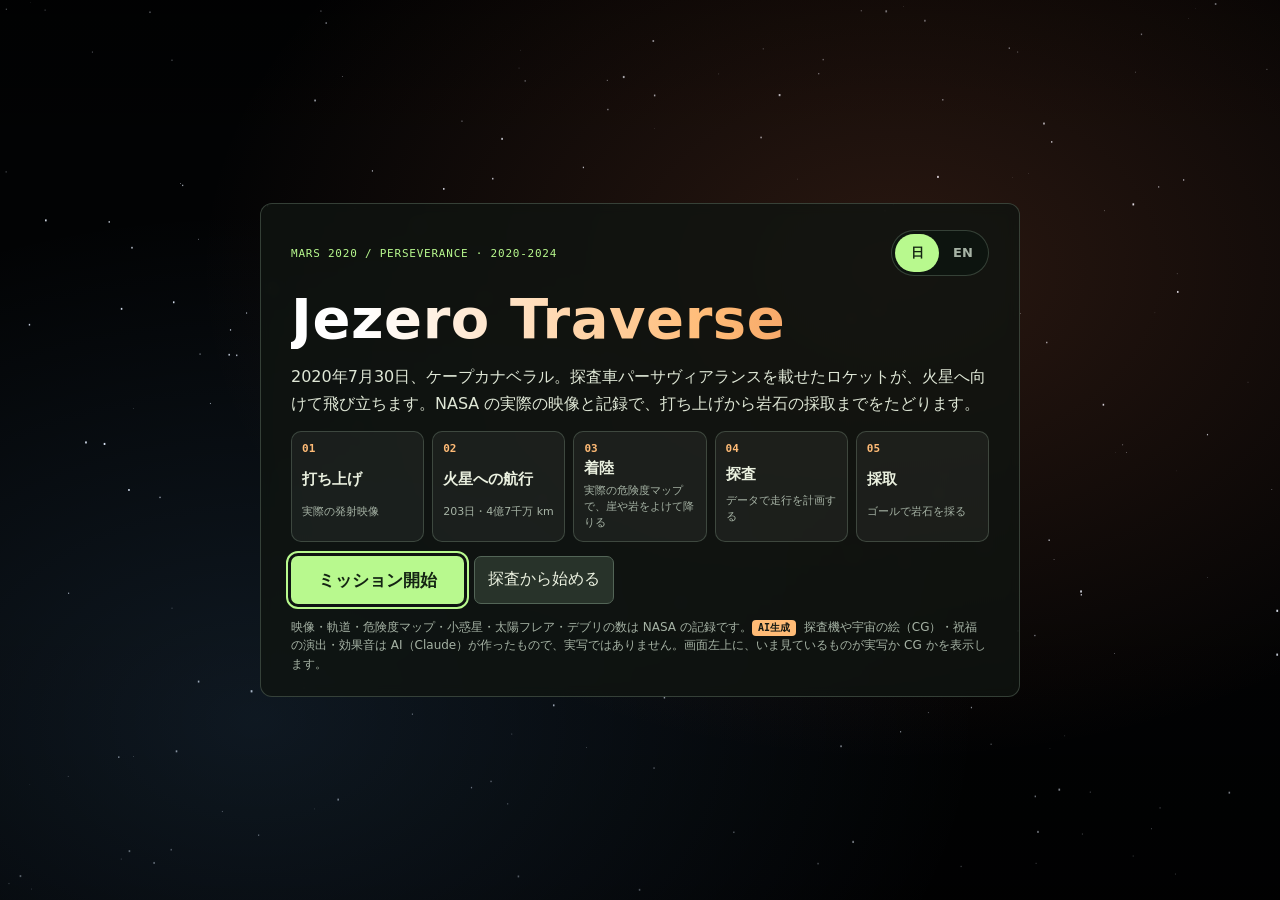
==== index.html @ 45275ca9 "Add a scenario briefing before rover exploration" ====
<!doctype html>
<html lang="ja">
<head>
  <meta charset="utf-8">
  <meta name="viewport" content="width=device-width, initial-scale=1">
  <meta name="description" content="Perseveranceの実画像と走行データで遊ぶ火星探査シミュレーション" data-en-content="Explore Mars using real Perseverance imagery and drive data">
  <title data-en="Jezero Traverse | Mars Exploration Simulator">Jezero Traverse | 火星探査シミュレーション</title>
  <link rel="stylesheet" href="style.css?v=7">
  <link rel="stylesheet" href="voyage.css?v=4">
  <link rel="stylesheet" href="result.css">
  <script src="game.js?v=7" type="module"></script>
  <script src="voyage.js?v=5" type="module"></script>
</head>
<body data-scene="voyage">
  <!-- Prologue: launch, cruise and landing, before the rover drives. -->
  <section id="voyage" class="voyage" data-scene="title" aria-label="打ち上げから着陸まで" data-en-label="Launch through landing">
    <video id="vg-video" class="vg-video" playsinline preload="auto"></video>
    <canvas id="vg-canvas" class="vg-canvas" aria-hidden="true"></canvas>
    <span class="vg-pip-label" data-en="NASA footage from this phase">実際の映像（同じ時間帯・NASA）</span>
    <div class="vg-shade" aria-hidden="true"></div>

    <header class="topbar vg-top">
      <div class="brand"><span class="planet" aria-hidden="true"></span><div>
        <p class="eyebrow">MARS 2020 / PERSEVERANCE</p><h1 id="vg-chapter" data-en="Journey to Mars">火星への旅</h1>
        <p id="vg-badge" class="vg-badge" data-kind="ai">AI生成のCG（実写ではありません）</p>
      </div></div>

      <div id="vg-hull" class="power vg-hull" data-level="ok" role="meter" aria-label="機体の状態" data-en-label="Hull integrity" aria-valuemin="0" aria-valuemax="100" aria-valuenow="100">
        <div class="power-head"><span class="power-label" data-en="Hull integrity">機体の状態</span><span id="vg-hull-value" class="mono power-value">100%</span></div>
        <div class="power-track" aria-hidden="true"><span id="vg-hull-bar"></span></div>
        <span id="vg-hull-note" class="mono power-note" data-en="Red and yellow terrain damages the spacecraft">赤（危険）・黄（注意）の上にいると減ります</span>
        <span id="vg-hull-float" class="power-float mono" aria-hidden="true"></span>
      </div>

      <div class="top-right">
        <p class="pill mono"><span id="vg-clock">2020-07-30 11:50 UTC</span> · <span id="vg-day" data-en="Before launch">打ち上げ前</span></p>
        <div class="buttons">
          <button id="vg-sound" class="icon-btn" aria-pressed="true" title="音のオン・オフ" data-en-title="Toggle sound">音 オン</button>
          <button id="vg-speed" class="icon-btn" hidden title="再生の速さ（×1・×2・×4）" data-en-title="Playback speed (×1, ×2, ×4)">×1</button>
          <button id="vg-skip" title="この場面を飛ばす" data-en-title="Skip this scene" data-en="Skip ▶▶">スキップ ▶▶</button>
        </div>
      </div>
    </header>

    <div class="vg-middle">
      <figure class="minimap vg-orbit" aria-label="太陽系の中の探査機の位置" data-en-label="Spacecraft position in the solar system">
        <svg id="vg-orbit" viewBox="-50 -50 100 100" aria-hidden="true"></svg>
        <figcaption class="minimap-label mono"><span id="vg-orbit-label" data-en="Earth → Mars">地球 → 火星</span></figcaption>
      </figure>

      <section class="glass hud vg-hud" aria-labelledby="vg-hud-title">
        <header class="hud-head"><h2 id="vg-hud-title" data-en="Spacecraft telemetry">探査機の状態</h2><span id="vg-hud-src" class="muted">JPL Horizons</span></header>
        <div id="vg-telemetry" class="vg-telemetry"></div>
        <ol id="vg-phases" class="vg-phases" hidden></ol>
      </section>
    </div>

    <div class="vg-center" aria-live="polite">
      <p id="vg-count" class="vg-count mono" hidden></p>
      <p id="vg-caption" class="vg-caption" hidden></p>
      <p id="vg-sub" class="vg-sub" hidden></p>
    </div>

    <div class="dock vg-dock">
      <section id="vg-card" class="glass controls vg-card" data-kind="info" aria-labelledby="vg-title" hidden>
        <div class="card-head">
          <span id="vg-kind" class="kind mono">MISSION CONTROL</span>
          <span id="vg-timer" class="mono clock"></span>
        </div>
        <h2 id="vg-title">—</h2>
        <p id="vg-message"></p>
        <dl id="vg-facts" class="facts" hidden></dl>
        <p id="vg-note" class="vg-note" hidden></p>
        <div id="vg-actions" class="vg-actions" hidden></div>
        <div class="card-foot"><span id="vg-src" class="vg-src"></span><span class="keys mono" data-en="Arrows / mouse / touch: steer · Space: pause">← → ↑ ↓・マウス・指：移動　Space：一時停止</span></div>
      </section>
      <div class="timeline vg-timeline" aria-hidden="true">
        <progress id="vg-progress" value="0" max="1"></progress>
        <div id="vg-marks" class="timeline-marks"></div>
      </div>
    </div>

    <!-- Title: the whole story and the start buttons. -->
    <div id="vg-intro" class="vg-intro">
      <div class="vg-intro-card glass">
        <div class="vg-intro-head">
          <p class="eyebrow">MARS 2020 / PERSEVERANCE · 2020-2024</p>
          <fieldset id="vg-language" class="vg-language">
            <legend class="visually-hidden" data-en="Display language">表示言語</legend>
            <input class="visually-hidden" type="radio" id="vg-lang-ja" name="language" value="ja" checked>
            <label for="vg-lang-ja" lang="ja"><span aria-hidden="true">日</span><span class="visually-hidden">日本語</span></label>
            <input class="visually-hidden" type="radio" id="vg-lang-en" name="language" value="en">
            <label for="vg-lang-en" lang="en"><span aria-hidden="true">EN</span><span class="visually-hidden">English</span></label>
          </fieldset>
        </div>
        <h1 class="vg-logo">Jezero Traverse</h1>
        <p class="vg-lead" data-en="July 30, 2020, Cape Canaveral. A rocket carrying the Perseverance rover lifts off for Mars. Follow the mission from launch to rock sampling using NASA footage and data.">2020年7月30日、ケープカナベラル。探査車パーサヴィアランスを載せたロケットが、火星へ向けて飛び立ちます。NASA の実際の映像と記録で、打ち上げから岩石の採取までをたどります。</p>
        <ol class="vg-chapters">
          <li><b data-en="Launch">打ち上げ</b><span data-en="NASA launch footage">実際の発射映像</span></li>
          <li><b data-en="Cruise to Mars">火星への航行</b><span data-en="203 days · 470 million km">203日・4億7千万 km</span></li>
          <li><b data-en="Landing">着陸</b><span data-en="Use a real hazard map to steer clear of cliffs and rocks">実際の危険度マップで、崖や岩をよけて降りる</span></li>
          <li><b data-en="Explore">探査</b><span data-en="Plan drives using rover data">データで走行を計画する</span></li>
          <li><b data-en="Sample">採取</b><span data-en="Collect a rock core at the finish">ゴールで岩石を採る</span></li>
        </ol>
        <div class="vg-intro-actions">
          <button id="vg-begin" class="primary" disabled>データを読み込み中…</button>
          <button id="vg-to-rover" data-en="Start with exploration">探査から始める</button>
        </div>
        <p class="vg-intro-note muted"><span data-en="Footage, trajectories, hazard maps, asteroids, solar flares, and debris counts come from NASA records.">映像・軌道・危険度マップ・小惑星・太陽フレア・デブリの数は NASA の記録です。</span><b class="ai-mark" data-en="AI-generated">AI生成</b> <span data-en="Claude generated the spacecraft and space graphics, celebration effects, and sound effects. The top-left label identifies NASA footage and computer graphics.">探査機や宇宙の絵（CG）・祝福の演出・効果音は AI（Claude）が作ったもので、実写ではありません。画面左上に、いま見ているものが実写か CG かを表示します。</span></p>
      </div>
    </div>
  </section>

  <div class="screen" data-mode="panel" data-ready>
    <img id="photo" class="backdrop" alt="Perseveranceの左Navcamが撮影した火星の地表" data-en-alt="Martian surface captured by Perseverance’s left Navcam">

    <div id="rover-intro" class="rover-intro" hidden>
      <section class="glass controls rover-intro-card" aria-label="探査シナリオ" data-en-label="Exploration briefing">
        <p id="rover-intro-text" data-en="Fifteen Martian days (15 sols) have passed since the Perseverance rover landed on Mars. It is now 16:34 LMST (Local Mean Solar Time) at the landing site. Join Perseverance to experience its exploration mission and see what happens on Mars.">火星探査機パーサヴィアランスが火星に着陸してから火星での15日（＝15 sol）が経過しました。現在は火星上での時刻LMSTで16:34。パーサヴィアランスの任務に同行して火星探査任務や火星での出来事を体験させてもらいましょう。</p>
        <button id="rover-intro-next" type="button" class="primary" aria-label="次へ" data-en-label="Continue" aria-describedby="rover-intro-text"><span aria-hidden="true">▶</span></button>
      </section>
    </div>

    <header class="topbar">
      <div class="brand"><span class="planet" aria-hidden="true"></span><div>
        <p class="eyebrow">MARS 2020 / PERSEVERANCE</p><h1>Jezero Traverse</h1>
      </div></div>

      <div id="power" class="power" data-level="ok" role="meter" aria-label="電力" data-en-label="Power" aria-valuemin="0" aria-valuemax="100" aria-valuenow="100">
        <div class="power-head"><span class="power-label" data-en="Power">電力</span><span id="power-value" class="mono power-value">100%</span></div>
        <div class="power-track" aria-hidden="true"><span id="power-bar"></span></div>
        <span id="power-note" class="mono power-note">—</span>
        <span id="power-float" class="power-float mono" aria-hidden="true"></span>
      </div>

      <div class="top-right">
        <p class="pill mono"><span id="frame-info">—</span> · <span id="capture" data-en="Loading camera data…">撮影データを読み込み中</span></p>
        <div class="buttons">
          <button id="sound" class="icon-btn" aria-pressed="true" title="音のオン・オフ" data-en-title="Toggle sound">音 オン</button>
          <button id="start" class="primary" disabled data-en="Start drive">走行開始</button>
          <button id="reset" disabled data-en="Restart">最初から</button>
        </div>
      </div>
    </header>

    <div class="middle">
      <button id="minimap-btn" class="minimap" aria-label="走行マップを大きく表示（M キー）" data-en-label="Expand the rover route map (M)" title="走行マップを開く（M）" data-en-title="Open route map (M)">
        <svg id="minimap" viewBox="-50 -50 100 100" aria-hidden="true">
          <defs><clipPath id="mm-clip"><circle r="44"/></clipPath></defs>
          <circle r="44" class="mm-bg"/>
          <g clip-path="url(#mm-clip)"><g id="mm-content"><use href="#map-content"/></g></g>
          <circle r="44" class="mm-shade"/>
          <g id="mm-ring" class="mm-ring">
            <circle r="46.5" class="mm-rim"/>
            <g id="mm-ticks"></g>
            <g id="mm-north"><text y="-41" class="mm-n">N</text></g>
          </g>
          <path d="M0 -7 L5 5 L0 2.5 L-5 5 Z" class="mm-rover"/>
        </svg>
        <span class="minimap-label mono"><span id="mm-dist">0 m</span> · <span data-en="M: map">M で地図</span></span>
      </button>

      <section class="glass hud telemetry" aria-labelledby="hud-title">
        <header class="hud-head"><h2 id="hud-title" data-en="Rover telemetry">ローバーの状態</h2><span class="muted" data-en="Relevant readings are highlighted">判断に使う項目が光ります</span></header>

        <div class="widget" data-key="clock sun">
          <div class="w-head"><span data-en="Local time and Sun">現地時刻と太陽</span><b id="h-clock" class="mono">—</b></div>
          <div class="daybar" aria-hidden="true">
            <span class="limit" id="h-limit"><i data-en="Drive cutoff">走行終了の基準</i></span>
            <span class="sun" id="h-sun"></span>
          </div>
          <div class="daybar-scale mono" aria-hidden="true"><span data-en="06:00">6時</span><span data-en="12:00">12時</span><span data-en="18:00">18時</span></div>
          <p class="w-note"><span data-en="Sun elevation">太陽の高さ</span> <b id="h-sun-elev" class="mono">—</b></p>
        </div>

        <div class="widget" data-key="pitch roll elevation">
          <div class="w-head"><span data-en="Terrain slope">地形の傾き</span><span class="muted small" data-en="Tilt exaggerated 4×">図は4倍に誇張</span></div>
          <div class="tilt">
            <figure>
              <svg viewBox="-30 -22 60 34" aria-hidden="true"><line x1="-30" y1="8" x2="30" y2="8" class="ground"/>
                <g id="h-pitch-icon"><rect x="-17" y="-8" width="34" height="9" rx="2" class="body"/><line x1="10" y1="-8" x2="10" y2="-19" class="mast"/><rect x="7" y="-21" width="8" height="4" rx="1" class="body"/>
                  <circle cx="-13" cy="5" r="3.5" class="wheel"/><circle cx="0" cy="5" r="3.5" class="wheel"/><circle cx="13" cy="5" r="3.5" class="wheel"/></g></svg>
              <figcaption><span data-en="Pitch">前後</span> <b id="h-pitch" class="mono">—</b></figcaption>
            </figure>
            <figure>
              <svg viewBox="-30 -22 60 34" aria-hidden="true"><line x1="-30" y1="8" x2="30" y2="8" class="ground"/>
                <g id="h-roll-icon"><rect x="-13" y="-10" width="26" height="11" rx="2" class="body"/><line x1="0" y1="-10" x2="0" y2="-19" class="mast"/><rect x="-4" y="-21" width="8" height="4" rx="1" class="body"/>
                  <rect x="-19" y="-1" width="6" height="9" rx="1.5" class="wheel"/><rect x="13" y="-1" width="6" height="9" rx="1.5" class="wheel"/></g></svg>
              <figcaption><span data-en="Roll">左右</span> <b id="h-roll" class="mono">—</b></figcaption>
            </figure>
          </div>
          <div class="limitbar" aria-hidden="true"><span id="h-tilt-bar"></span><i id="h-tilt-limit"></i></div>
          <p class="w-note"><span data-en="Maximum tilt">大きい方の傾き</span> <b id="h-tilt" class="mono">—</b> <span data-en="/ Limit">/ 基準</span> <span id="h-tilt-rule" class="mono">—</span></p>
          <svg id="h-profile" class="profile" viewBox="0 0 200 40" preserveAspectRatio="none" aria-hidden="true"></svg>
          <p class="w-note"><span data-en="Elevation change">標高（出発地点から）</span> <b id="h-elev" class="mono">—</b></p>
        </div>

        <div class="widget" data-key="heading">
          <div class="w-head"><span data-en="Compass">方位</span></div>
          <div class="compass-row">
            <svg class="compass" viewBox="-50 -50 100 100" aria-hidden="true">
              <circle r="44" class="rim"/>
              <g class="ticks" id="h-ticks"></g>
              <text y="-30" class="cardinal north">N</text><text x="32" y="4" class="cardinal">E</text><text y="37" class="cardinal">S</text><text x="-32" y="4" class="cardinal">W</text>
              <g id="h-sun-mark"><circle cy="-44" r="5.5" class="sunmark"/></g>
              <g id="h-heading-arrow"><path d="M0 -26 L7 8 L0 3 L-7 8 Z" class="arrow"/></g>
            </svg>
            <div class="compass-text">
              <p><span class="key-arrow" aria-hidden="true"></span><span data-en="Heading">進む向き</span> <b id="h-heading" class="mono">—</b></p>
              <p><span class="key-sun" aria-hidden="true"></span><span data-en="Sun azimuth">太陽の方角</span> <b id="h-sun-az" class="mono">—</b></p>
            </div>
          </div>
        </div>

        <div class="widget" data-key="delay">
          <div class="w-head"><span data-en="Image downlink delay">画像が地球に届くまで</span><b id="h-delay" class="mono">—</b></div>
          <div class="downlink" aria-hidden="true"><span data-en="Mars">火星</span><span class="track"><span id="h-delay-bar"></span></span><span data-en="Earth">地球</span></div>
          <p class="w-note desc" data-en="Time from image capture to receipt on Earth">いま表示中の画像の、撮影から地球で受信するまでの時間</p>
        </div>
      </section>
    </div>

    <div class="dock">
      <div id="toast" class="glass toast" role="status" hidden></div>

      <section class="glass controls" aria-labelledby="mission-title" data-kind="info">
        <div class="card-head">
          <span id="mission-kind" class="kind mono">MISSION CONTROL</span>
          <span class="mono clock"><span id="elapsed">00:00</span> / <span id="duration">00:36</span></span>
        </div>
        <h2 id="mission-title" data-en="Start the drive">走行を開始</h2>
        <p id="message" role="status" data-en="Review the data before sending each sol’s drive plan. The mission fails if the rover runs out of power.">各 sol の走行の前に、データを見て計画を送ってください。電力が尽きると失敗です。</p>
        <dl id="facts" class="facts" hidden></dl>
        <p id="rule" class="rule" hidden></p>
        <div id="choices" class="choices" hidden></div>
        <div id="freeform" class="freeform" hidden>
          <label for="answer" class="visually-hidden" data-en="Proposed response">対応策</label>
          <textarea id="answer" rows="2" placeholder="答えをひとことで入力" data-en-placeholder="Enter a word or short phrase"></textarea>
          <div class="freeform-actions"><button id="submit" class="primary" data-en="Submit (Ctrl+Enter)">回答を送る（Ctrl+Enter）</button><button id="give-up" data-en="See answer (−20% power)">答えを見る（電力 −20%）</button></div>
        </div>
        <div class="card-foot">
          <label class="pick mono"><span data-en="Incident (demo)">アクシデント（テスト版）</span>
            <select id="accident-pick"><option value="" data-en="Random">ランダム</option></select>
          </label>
          <span class="keys mono" data-en="1–3: choose · M: map · Space: pause">1〜3：選択　M：地図　Space：一時停止</span>
        </div>
      </section>

      <div class="timeline" aria-hidden="true">
        <progress id="progress" value="0" max="36" aria-label="ゲームの進行" data-en-label="Game progress"></progress>
        <div id="timeline-marks" class="timeline-marks"></div>
      </div>

      <footer class="sources">
        <span><span data-en="Images, routes, slopes, times, Sun readings, and audio come from NASA records. Decision limits and power are gameplay settings. Time is compressed for the demo.">実画像・走行線・傾き・時刻・日照・音は NASA の記録。判断の基準値と電力はゲーム用の設定。時間はデモ用に圧縮。</span><b class="ai-mark" data-en="AI-generated">AI生成</b> <span data-en="Claude generated the diagrams, icons, graphics, and sound effects.">図・アイコン・CG・効果音は AI（Claude）が作成。</span></span>
        <nav aria-label="データ出典" data-en-label="Data sources">
          <a href="https://mars.nasa.gov/mars2020/multimedia/raw-images/">NASA Navcam</a>
          <a href="https://science.nasa.gov/mission/mars-2020-perseverance/location-map/" data-en="JPL rover route">JPL 走行線</a>
          <a href="https://trek.nasa.gov/tiles/apidoc/trekAPI.html?body=mars">Mars Trek</a>
          <a href="https://pds-geosciences.wustl.edu/missions/mars2020/places.htm">PDS PLACES</a>
          <a href="https://planetarydata.jpl.nasa.gov/img/data/mars2020/mars2020_navcam_ops_raw/" data-en="PDS Navcam labels">PDS Navcam ラベル</a>
          <a href="https://science.nasa.gov/resource/sounds-of-perseverance-mars-rover-driving-sol-16-90-second-highlights/" data-en="NASA rover driving audio">NASA 走行音</a>
          <a href="https://science.nasa.gov/resource/first-audio-recording-of-sounds-on-mars/" data-en="NASA Martian wind audio">NASA 火星の風</a>
        </nav>
      </footer>
    </div>

    <section id="map-overlay" class="map-overlay glass" aria-labelledby="map-title" hidden>
      <header class="hud-head"><h2 id="map-title" data-en="Rover route map">走行マップ</h2><span class="mono muted" data-en="MRO / HiRISE · ↑N · M or Esc to close">MRO / HiRISE · ↑N · M か Esc で閉じる</span></header>
      <figure class="map-wrap">
        <svg id="map" role="img" aria-label="ジェゼロの衛星画像、走行線、イベント地点、ローバー位置" data-en-label="Jezero satellite imagery, route, event markers, and rover position"></svg>
        <figcaption class="map-key">
          <span><i class="rover-key"></i><span data-en="Rover">ローバー</span></span>
          <span><i class="incident-key"></i><span data-en="Drive plan">走行計画</span></span>
          <span><i class="accident-key"></i><span data-en="Incident">アクシデント</span></span>
          <span><i class="big-key"></i><span data-en="Major event">大型イベント</span></span>
        </figcaption>
      </figure>
      <button id="map-close" data-en="Close">閉じる</button>
    </section>
  </div>

  <section id="big-event" class="big-event" aria-labelledby="be-title" hidden>
    <div class="be-alert" aria-hidden="true"><span data-en="MAJOR EVENT">大型イベント発生</span></div>
    <div class="be-body">
      <header class="be-head">
        <p class="eyebrow">LARGE EVENT</p>
        <h2 id="be-title">—</h2>
        <p id="be-lead" class="be-lead">—</p>
      </header>
      <figure class="be-media">
        <div id="be-frame" class="be-frame"><img id="be-img" alt=""><span id="be-marker" class="be-marker" aria-hidden="true"></span><span id="be-reticle" aria-hidden="true" hidden></span></div>
        <figcaption><span id="be-note">—</span> · <span id="be-credit">—</span></figcaption>
      </figure>
      <div class="be-panel glass">
        <div class="be-info">
        <p id="be-observed" class="be-observed">—</p>
        <dl id="be-facts" class="facts"></dl>
        <p id="be-question" class="be-question">—</p>
        <div id="be-choices" class="choices"></div>
        <form id="be-sampling" hidden>
          <p data-en="Adjust the horizontal and vertical aim until the crosshair lines up with the yellow circle.">黄色い円と照準が重なるよう、右・左と上・下の位置を調整します。</p>
          <div class="be-alignment">
            <label><span data-en="Horizontal aim">横の位置</span> <input id="be-aim-x" type="range" min="0" max="100" value="65"></label>
            <label><span data-en="Vertical aim">縦の位置</span> <input id="be-aim-y" type="range" min="0" max="100" value="45"></label>
          </div>
          <button class="primary" type="submit" id="be-lock" disabled data-en="Lock aim and collect sample">照準を固定して採取</button>
        </form>
        <p id="be-message" class="be-message" role="status"></p>
        <div class="be-foot">
          <span id="be-sources" class="be-sources"></span>
          <button id="be-return" class="primary" hidden>探査画面に戻る</button>
        </div>
        </div>
        <figure class="be-zoom"><span class="be-zoom-view"><img id="be-zoom-img" alt=""></span><figcaption data-en="Close-up of the marked area">丸印のあたりを拡大</figcaption></figure>
      </div>
    </div>
    <div id="be-success" class="be-success" role="status" hidden></div>
    <dialog id="be-result" aria-labelledby="be-result-title" aria-describedby="be-result-summary">
      <h2 id="be-result-title"></h2>
      <p id="be-result-summary"></p>
      <dl id="be-result-facts" class="facts" hidden></dl>
      <div class="be-foot">
        <span id="be-result-sources" class="be-sources"></span>
        <button type="button" id="be-result-return" class="primary" autofocus></button>
      </div>
    </dialog>
  </section>
  <!-- Mission report: score, review, celebration. -->
  <section id="result" class="result" aria-labelledby="rs-title" hidden>
    <canvas id="rs-fx" class="rs-fx" aria-hidden="true"></canvas>
    <div class="rs-body">
      <header class="rs-head">
        <p class="eyebrow">MISSION REPORT</p>
        <h2 id="rs-title">MISSION COMPLETE</h2>
        <p id="rs-sub" class="rs-sub"></p>
        <p id="rs-fx-note" class="rs-fx-note"><b class="ai-mark" data-en="AI-generated">AI生成</b><span data-en="The confetti and fireworks are AI-generated graphics.">紙吹雪と花火は AI が作った CG の演出です</span></p>
      </header>
      <div class="rs-score glass">
        <div id="rs-rank" class="rs-rank" aria-label="ランク" data-en-label="Rank">S</div>
        <div class="rs-total">
          <p class="rs-points"><b id="rs-points" class="mono">0</b><span class="mono"> / <span id="rs-max">0</span> <span data-en="pts">点</span></span></p>
          <p id="rs-comment" class="rs-comment"></p>
        </div>
      </div>
      <section class="rs-section glass">
        <h3 data-en="Score breakdown">内訳</h3>
        <ul id="rs-breakdown" class="rs-breakdown"></ul>
        <p class="rs-note muted" data-en="Get full points for a correct first answer. Landing and rock sampling points depend on the outcome.">問題は1回目で正解すると満点です。着陸と岩石採取は結果に応じて加点します。</p>
      </section>
      <section class="rs-section glass">
        <h3 data-en="Review">復習</h3>
        <p id="rs-review-note" class="muted"></p>
        <div id="rs-review" class="rs-review"></div>
      </section>
      <div class="rs-actions">
        <button id="rs-retry" class="primary" data-en="Explore again">もう一度探査する</button>
        <button id="rs-restart" data-en="Play from launch">打ち上げから遊ぶ</button>
        <button id="rs-close" data-en="Close">閉じる</button>
      </div>
    </div>
  </section>
</body>
</html>
---- style.css ----
:root {
  color-scheme: dark;
  font: 16px/1.55 Inter, "Yu Gothic UI", "Noto Sans CJK JP", Meiryo, system-ui, sans-serif;
  background: #0d100e; color: #eaf0df;
  --glass: rgba(16, 21, 17, .80); --line: rgba(120, 140, 122, .38); --muted: #a6b3a5;
  --mint: #b8f98e; --amber: #ffbb76; --red: #ff7a6b; --sky: #8fc7ff;
  --mono: "IBM Plex Mono", ui-monospace, monospace;
}
* { box-sizing: border-box; }
html, body { margin: 0; height: 100%; background: #0d100e; }
h1, h2, h3, p, figure { margin: 0; }
[hidden] { display: none !important; }
.mono { font-family: var(--mono); }
.muted { color: var(--muted); }
.small { font-size: 11px; }
.eyebrow { font: 11px/1.4 var(--mono); letter-spacing: .07em; color: var(--mint); }

.hud { position: relative; width: 310px; max-height: 100%; overflow-y: auto; padding: 10px 12px; display: grid; gap: 8px; }
.hud-head { display: flex; align-items: baseline; justify-content: space-between; gap: 8px; }
.hud-head h2 { font-size: 14px; }
.hud-head span { font-size: 11px; }

/* Telemetry widgets */
.widget { padding: 8px 10px; border-radius: 9px; background: rgba(255,255,255,.04); border: 1px solid transparent; transition: opacity .25s, border-color .25s, background .25s; }
.telemetry[data-focusing="true"] .widget { opacity: .38; }
.telemetry[data-focusing="true"] .widget[data-focus="true"] { opacity: 1; border-color: var(--amber); background: rgba(255,187,118,.10); }
.w-head { display: flex; justify-content: space-between; align-items: baseline; gap: 8px; font-size: 12px; color: var(--muted); }
.w-head b { color: #f2f7ea; font-size: 16px; font-weight: 600; }
.w-note { margin-top: 4px; font-size: 12px; color: var(--muted); }
.w-note b { color: #f2f7ea; font-weight: 600; }

.daybar { position: relative; height: 34px; margin-top: 6px; border-radius: 6px; overflow: hidden;
  background: linear-gradient(90deg, #1d2a3d 0%, #6f8fb3 25%, #9ec3e8 50%, #6f8fb3 75%, #1d2a3d 100%); }
.daybar .sun { position: absolute; width: 14px; height: 14px; margin: 0 0 -7px -7px; border-radius: 50%; left: 50%; bottom: 50%;
  background: radial-gradient(circle, #fff6c9, #ffd35c 60%, #ffb02e); box-shadow: 0 0 10px #ffd35c; }
.daybar .limit { position: absolute; top: 0; bottom: 0; width: 0; border-left: 2px dashed var(--amber); }
.daybar .limit i { position: absolute; bottom: 2px; right: 4px; font: 10px/1 var(--mono); font-style: normal; color: #fff2df; white-space: nowrap; text-shadow: 0 0 3px #000; }
.daybar-scale { display: flex; justify-content: space-between; font-size: 10px; color: var(--muted); margin-top: 2px; }

.tilt { display: grid; grid-template-columns: 1fr 1fr; gap: 6px; margin-top: 4px; }
.tilt figure { text-align: center; }
.tilt svg { width: 100%; height: 48px; display: block; }
.tilt figcaption { font-size: 12px; color: var(--muted); }
.tilt figcaption b { color: #f2f7ea; }
.tilt .ground { stroke: #8a7a62; stroke-width: 1.5; }
.tilt .body { fill: #d9dfd2; }
.tilt .mast { stroke: #d9dfd2; stroke-width: 2; }
.tilt .wheel { fill: #39423a; stroke: #d9dfd2; stroke-width: 1; }
.widget[data-warn="true"] .body { fill: var(--amber); }
.widget[data-warn="true"] .mast { stroke: var(--amber); }
.limitbar { position: relative; height: 8px; margin-top: 6px; border-radius: 9px; background: #303c31; overflow: visible; }
.limitbar span { display: block; height: 100%; width: 0; border-radius: 9px; background: var(--mint); transition: width .15s linear; }
.widget[data-warn="true"] .limitbar span { background: var(--amber); }
.limitbar i { position: absolute; top: -3px; bottom: -3px; width: 0; border-left: 2px solid #fff2df; }
.profile { width: 100%; height: 40px; margin-top: 6px; display: block; }
.profile .line { fill: none; stroke: #c9d3c0; stroke-width: 1.5; vector-effect: non-scaling-stroke; }
.profile .area { fill: rgba(184, 249, 142, .12); }
.profile .done { fill: none; stroke: var(--mint); stroke-width: 2.5; vector-effect: non-scaling-stroke; }
.profile .now { stroke: var(--mint); stroke-width: 2; vector-effect: non-scaling-stroke; }

.compass-row { display: flex; align-items: center; gap: 10px; margin-top: 4px; }
.compass { width: 96px; height: 96px; flex: none; }
.compass .rim { fill: rgba(0,0,0,.3); stroke: #708272; stroke-width: 1.5; }
.compass .ticks line { stroke: #708272; stroke-width: 1; }
.compass .cardinal { font: 600 10px var(--mono); fill: #c9d3c0; text-anchor: middle; dominant-baseline: middle; }
.compass .north { fill: var(--red); }
.compass .arrow { fill: var(--mint); stroke: #10160f; stroke-width: 1; }
.compass .sunmark { fill: #ffd35c; stroke: #3b2a00; stroke-width: 1; }
#h-heading-arrow, #h-sun-mark { transition: transform .3s; }
.compass-text p { font-size: 12px; color: var(--muted); display: flex; align-items: center; gap: 6px; }
.compass-text p + p { margin-top: 6px; }
.compass-text b { color: #f2f7ea; }
.key-arrow { width: 0; height: 0; border-left: 5px solid transparent; border-right: 5px solid transparent; border-bottom: 11px solid var(--mint); }
.key-sun { width: 10px; height: 10px; border-radius: 50%; background: #ffd35c; }

.downlink { display: grid; grid-template-columns: auto 1fr auto; align-items: center; gap: 8px; margin-top: 6px; font-size: 11px; color: var(--muted); }
.downlink .track { height: 8px; border-radius: 9px; background: #303c31; overflow: hidden; }
.downlink .track span { display: block; height: 100%; width: 0; background: linear-gradient(90deg, #b16743, var(--sky)); transition: width .3s; }


/* ---------- Layout: Navcam full screen, HUD laid over it ---------- */
.screen { position: fixed; inset: 0; display: grid; grid-template-rows: auto minmax(0, 1fr) auto;
  gap: 10px; padding: 12px 16px 12px; overflow: hidden; }
.backdrop { position: absolute; inset: 0; width: 100%; height: 100%; object-fit: cover; z-index: -2; background: #181a15; }
.screen::before { content: ""; position: absolute; inset: 0; z-index: -1; pointer-events: none;
  background: linear-gradient(180deg, rgba(0,0,0,.55) 0, rgba(0,0,0,0) 16%, rgba(0,0,0,0) 62%, rgba(0,0,0,.6) 100%); }
.glass { background: var(--glass); border: 1px solid var(--line); border-radius: 12px;
  backdrop-filter: blur(6px); -webkit-backdrop-filter: blur(6px); }

.topbar { display: grid; grid-template-columns: 1fr auto 1fr; align-items: start; gap: 12px; }
.brand { display: flex; align-items: center; gap: 10px; text-shadow: 0 1px 3px #000; }
.brand h1 { font-size: 18px; line-height: 1.15; }
.planet { width: 28px; height: 28px; border-radius: 50%; flex: none; background: radial-gradient(circle at 32% 28%,#f4ba83,#b16743 58%,#58352c); }
.top-right { display: grid; justify-items: end; gap: 8px; }
.pill { padding: 5px 12px; border-radius: 999px; background: var(--glass); border: 1px solid var(--line); font-size: 12px; color: #edf6e6; }

/* Power: a battery gauge at the top centre, with floating +/- numbers. */
.power { position: relative; width: min(440px, 36vw); padding: 8px 14px 6px; border-radius: 12px; background: var(--glass);
  border: 1px solid var(--line); backdrop-filter: blur(6px); -webkit-backdrop-filter: blur(6px); }
.power-head { display: flex; justify-content: space-between; align-items: baseline; }
.power-label { font-size: 12px; letter-spacing: .1em; color: var(--muted); }
.power-value { font-size: 24px; font-weight: 700; color: var(--mint); line-height: 1.1; transition: color .3s; }
.power-track { position: relative; height: 14px; margin-top: 4px; border-radius: 4px; background: #253027; overflow: hidden;
  box-shadow: inset 0 0 0 1px #0007; }
.power-track::after { content: ""; position: absolute; inset: 0;
  background: repeating-linear-gradient(90deg, transparent 0 calc(10% - 2px), rgba(0,0,0,.55) calc(10% - 2px) 10%); }
#power-bar { display: block; height: 100%; width: 100%; background: linear-gradient(90deg, #7fdc5e, var(--mint));
  transition: width .2s linear, background .3s; }
.power[data-level="mid"] #power-bar { background: linear-gradient(90deg, #d9b847, #f0dd7a); }
.power[data-level="mid"] .power-value { color: #f0dd7a; }
.power[data-level="low"] #power-bar { background: linear-gradient(90deg, #d8483a, var(--red)); }
.power[data-level="low"] .power-value { color: #ff9a8e; }
.power[data-level="low"] { animation: low-power 1s ease-in-out infinite; }
@keyframes low-power { 50% { box-shadow: 0 0 0 2px rgba(255,122,107,.75), 0 0 18px rgba(255,122,107,.5); } }
.power-note { display: block; margin-top: 3px; font-size: 11px; color: var(--muted); text-align: center; min-height: 1.4em; }
.power-float { position: absolute; right: 12px; top: 6px; font-size: 20px; font-weight: 700; opacity: 0; pointer-events: none; }
.power-float.down { color: var(--red); animation: float-up 1.2s ease-out; }
.power-float.up { color: var(--mint); animation: float-up 1.2s ease-out; }
@keyframes float-up { 0% { opacity: 0; transform: translateY(6px) scale(.9); } 15% { opacity: 1; transform: translateY(0) scale(1.15); }
  100% { opacity: 0; transform: translateY(-26px) scale(1); } }

.middle { display: flex; justify-content: space-between; align-items: flex-start; gap: 12px; min-height: 0; }

/* Minimap: a heading-up radar in the sky corner; click or M opens the full map. */
.minimap { display: grid; justify-items: center; gap: 4px; width: clamp(170px, 17vw, 240px); padding: 0; min-height: 0;
  background: none; border: 0; cursor: pointer; }
.minimap svg { width: 100%; aspect-ratio: 1; display: block; filter: drop-shadow(0 6px 14px rgba(0,0,0,.6)); }
.mm-bg { fill: #1a1d17; }
.mm-shade { fill: none; stroke: rgba(0,0,0,.45); stroke-width: 7; }
.mm-rim { fill: none; stroke: rgba(184,249,142,.65); stroke-width: 1.4; }
#mm-ticks line { stroke: rgba(234,240,223,.55); stroke-width: .8; }
.mm-n { font: 700 7px var(--mono); fill: var(--red); text-anchor: middle; dominant-baseline: middle; }
.mm-rover { fill: var(--mint); stroke: #10160f; stroke-width: 1.2; }
.minimap-label { padding: 2px 10px; border-radius: 999px; background: var(--glass); border: 1px solid var(--line); font-size: 11px; color: #edf6e6; }
.minimap:hover .mm-rim, .minimap:focus-visible .mm-rim { stroke: var(--mint); stroke-width: 2.2; }
.minimap:focus-visible { outline: none; }
.next-ping { fill: none; stroke: var(--amber); stroke-width: 1.4; animation: ping 1.6s ease-out infinite; transform-box: fill-box; transform-origin: center; }
@keyframes ping { 0% { transform: scale(.4); opacity: 1; } 100% { transform: scale(2.4); opacity: 0; } }

/* Full map overlay */
.map-overlay { position: fixed; left: 50%; top: 50%; transform: translate(-50%, -50%); width: min(920px, 92vw); z-index: 5;
  padding: 12px 14px; display: grid; gap: 8px; animation: be-in .2s ease-out; box-shadow: 0 20px 60px rgba(0,0,0,.6); }
.map-overlay #map-close { justify-self: end; }
.map-wrap { position: relative; aspect-ratio: 222 / 116; border-radius: 8px; overflow: hidden; background: #181a15; }
.map-wrap svg { display: block; width: 100%; height: 100%; }
.map-key { position: absolute; bottom: 8px; right: 8px; max-width: calc(100% - 16px); display: flex; flex-wrap: wrap; align-items: center; gap: 4px 12px; padding: 4px 8px; border-radius: 5px; background: #141913ee; color: #edf6e6; font-size: 12px; }
.map-key > span { display: inline-flex; align-items: center; gap: 6px; }
.rover-key, .incident-key, .accident-key, .big-key { width: 9px; height: 9px; background: var(--mint); border-radius: 50%; flex: none; }
.incident-key { background: var(--amber); border-radius: 1px; transform: rotate(45deg); }
.accident-key { background: var(--red); }
.big-key { background: var(--sky); }

/* ---------- Dock: toast, mission card, timeline ---------- */
.dock { display: flex; flex-direction: column; align-items: center; gap: 8px; min-height: 0; }
.toast { width: min(760px, 100%); padding: 10px 14px; font-size: 14px; animation: rise .25s ease-out; cursor: pointer;
  border-left: 4px solid var(--mint); }
.toast b { color: var(--mint); }

.controls { --kind: var(--mint); width: min(1040px, 100%); max-height: 54vh; overflow-y: auto; padding: 14px 20px 12px;
  border-left: 6px solid var(--kind); display: grid; gap: 8px; animation: rise .25s ease-out; }
.rover-intro { position: absolute; inset: 0; display: grid; grid-template: minmax(0, 1fr) / minmax(0, 1fr); place-items: center; padding: 16px; }
body[data-scene="rover-intro"] .screen > :not(.backdrop, .rover-intro) { visibility: hidden; }
.rover-intro-card { width: min(640px, 100%); max-height: 100%; min-height: 0; padding: clamp(14px, 3vw, 26px); gap: 12px; }
.rover-intro-card p { font-size: clamp(16px, 2vw, 19px); line-height: 1.75; }
#rover-intro-next { justify-self: end; min-width: 48px; min-height: 44px; }
#rover-intro-next span { display: inline-block; animation: rover-intro-pulse 1.25s ease-in-out infinite alternate; }
@keyframes rover-intro-pulse { from { opacity: .45; } to { opacity: 1; } }
@media (prefers-reduced-motion: reduce) {
  .rover-intro-card, #rover-intro-next span { animation: none; }
}
.controls[data-kind="plan"] { --kind: var(--amber); }
.controls[data-kind="accident"], .controls[data-kind="fail"] { --kind: var(--red); }
.card-head { display: flex; justify-content: space-between; align-items: center; gap: 12px; }
.kind { padding: 3px 10px; border-radius: 999px; font-size: 11px; letter-spacing: .08em; color: #141813; background: var(--kind); font-weight: 700; }
.clock { color: var(--muted); font-size: 12px; }
.controls h2 { font-size: 24px; line-height: 1.3; }
.controls[data-kind="plan"] h2 { color: #ffd3a3; }
.controls[data-kind="accident"] h2, .controls[data-kind="fail"] h2 { color: #ffb2a8; }
#message { font-size: 16px; line-height: 1.65; }
.controls .facts { display: grid; grid-template-columns: repeat(auto-fit, minmax(190px, 1fr)); gap: 8px; margin: 2px 0 0; }
.fact { padding: 8px 12px; border-radius: 8px; background: rgba(255,255,255,.055); }
.fact dt { font-size: 11px; color: var(--muted); }
.fact dd { margin: 2px 0 0; font: 600 16px/1.4 var(--mono); color: #f2f7ea; }
.rule { font-size: 14px; line-height: 1.6; color: #ffe2c2; padding: 8px 12px; border-radius: 6px; border-left: 3px solid var(--amber); background: rgba(255,187,118,.1); }
.choices { display: grid; grid-template-columns: repeat(auto-fit, minmax(230px, 1fr)); gap: 10px; margin-top: 2px; counter-reset: choice; }
.choices button { counter-increment: choice; display: flex; align-items: center; gap: 12px; min-height: 58px; padding: 10px 14px; text-align: left; font-size: 15px; line-height: 1.4;
  border-radius: 10px; background: #253026; border-color: #4d5f50; transition: background .15s, border-color .15s, transform .1s; }
.choices button::before { content: counter(choice); display: grid; place-items: center; flex: none; width: 28px; height: 28px; border-radius: 7px;
  font: 700 14px var(--mono); color: #142413; background: var(--kind); }
.choices button:hover:not(:disabled) { background: #2f3d31; border-color: var(--kind); }
.choices button.wrong { animation: shake .35s; border-color: var(--red); }
@keyframes shake { 20%, 60% { transform: translateX(-6px); } 40%, 80% { transform: translateX(6px); } }
.freeform { display: grid; gap: 8px; }
.freeform textarea { width: 100%; min-height: 76px; padding: 10px 12px; font: inherit; font-size: 16px; color: inherit; background: #121813;
  border: 1px solid #536557; border-radius: 9px; resize: vertical; }
.freeform textarea:focus-visible { outline: 2px solid var(--kind); outline-offset: 2px; }
.freeform-actions { display: flex; gap: 10px; flex-wrap: wrap; }
.card-foot { display: flex; justify-content: space-between; align-items: center; gap: 12px; flex-wrap: wrap; padding-top: 6px; border-top: 1px solid var(--line); }
.pick { display: flex; align-items: center; gap: 8px; font-size: 11px; color: var(--muted); }
.pick select { font: inherit; font-size: 12px; color: #eaf0df; background: #28332a; border: 1px solid #536557; border-radius: 6px; padding: 4px 6px; max-width: 220px; }
.keys { font-size: 11px; color: var(--muted); }

/* Timeline along the bottom: progress plus event markers. */
.timeline { position: relative; width: 100%; height: 22px; }
.timeline progress { position: absolute; left: 0; right: 0; top: 8px; width: 100%; height: 6px; margin: 0; accent-color: var(--mint); }
progress::-webkit-progress-bar { background: rgba(48,60,49,.85); border-radius: 9px; }
progress::-webkit-progress-value { background: var(--mint); border-radius: 9px; }
.timeline-marks { position: absolute; inset: 0; pointer-events: none; }
.tm { position: absolute; top: 11px; width: 14px; height: 14px; margin: -7px 0 0 -7px; border: 2px solid #10160f; }
.tm.plan { background: var(--amber); border-radius: 2px; transform: rotate(45deg); }
.tm.accident { background: var(--red); border-radius: 50%; }
.tm.big { background: var(--sky); border-radius: 50%; box-shadow: 0 0 0 2px rgba(143,199,255,.35); }
.tm.done { opacity: .35; }

.sources { width: 100%; display: flex; flex-wrap: wrap; justify-content: space-between; gap: 4px 14px; font-size: 11px; color: var(--muted); text-shadow: 0 1px 2px #000; }
.sources nav { display: flex; flex-wrap: wrap; gap: 4px 12px; }
a { color: inherit; text-underline-offset: 3px; }
button {
  font: inherit; color: inherit; min-height: 40px; padding: 7px 13px; border-radius: 7px;
  border: 1px solid #536557; background: #28332a; cursor: pointer;
}
button.primary { background: var(--mint); color: #142413; border-color: transparent; font-weight: 700; }
button:disabled { opacity: .5; cursor: default; }
button:focus-visible, a:focus-visible, select:focus-visible { outline: 2px solid var(--mint); outline-offset: 3px; }
.buttons { display: flex; align-items: center; gap: 8px; flex-wrap: wrap; justify-content: flex-end; }
body[data-scene="rover"] .screen[data-ready] #start {
  position: fixed;
  top: 50%;
  left: 50%;
  transform: translate(-50%, -50%);
  z-index: 4;
  display: inline-flex;
  align-items: center;
  justify-content: center;
  gap: 16px;
  min-width: min(236px, calc(100% - 32px));
  min-height: clamp(58px, 8vh, 68px);
  padding: 12px 30px;
  border: 1px solid #defcc9;
  border-radius: 999px;
  background: linear-gradient(180deg, #d4ffb5, var(--mint) 65%, #a1e776);
  box-shadow: 0 0 0 4px #112015c9, 0 12px 32px #07100980;
  color: #142413;
  font-size: clamp(18px, 2vw, 22px);
  line-height: 1.2;
  letter-spacing: .05em;
}
body[data-scene="rover"] .screen[data-ready] #start::after {
  content: "";
  width: 12px;
  height: 14px;
  background: currentColor;
  clip-path: polygon(0 0, 100% 50%, 0 100%);
}
body[data-scene="rover"] .screen[data-ready] #start:enabled:hover {
  background: linear-gradient(180deg, #e2ffcc, #c2f89e 65%, #aef085);
}
body[data-scene="rover"] .screen[data-ready] #start:enabled:active {
  background: #a1e776;
}
body[data-scene="rover"] .screen[data-ready] #start:focus-visible {
  outline-offset: 7px;
}

.icon-btn { background: var(--glass); }
.icon-btn[aria-pressed="false"] { color: var(--muted); }
.visually-hidden { position: absolute; width: 1px; height: 1px; overflow: hidden; clip: rect(0 0 0 0); white-space: nowrap; }

/* What each scene shows. */
.screen:not([data-mode="plan"]) .hud { display: none; }
.screen[data-mode="drive"] .controls { display: none; }
.screen:not([data-mode="panel"]) .sources { display: none; }
.hud { margin-left: auto; animation: rise .25s ease-out; }
@keyframes rise { from { opacity: 0; transform: translateY(8px); } to { opacity: 1; transform: none; } }

/* Large event: a separate full screen. */
.big-event { position: fixed; inset: 0; z-index: 10; background: #050605; display: grid; overflow: auto; animation: be-in .6s ease-out; }
@keyframes be-in { from { opacity: 0; } to { opacity: 1; } }
.be-alert { position: fixed; inset: 0; display: grid; place-items: center; pointer-events: none; z-index: 2;
  background: radial-gradient(circle, rgba(255,122,107,.25), rgba(0,0,0,0) 60%); animation: be-alert 1.6s ease-out forwards; }
.be-alert span { font: 700 clamp(28px, 6vw, 64px)/1 var(--mono); letter-spacing: .12em; color: #ffd9c2;
  text-shadow: 0 0 18px #ff7a6b; border-block: 2px solid #ff7a6b; padding: 14px 24px; }
@keyframes be-alert { 0% { opacity: 0; transform: scale(1.2); } 15% { opacity: 1; transform: scale(1); } 70% { opacity: 1; } 100% { opacity: 0; } }
.be-body { display: grid; grid-template-rows: auto minmax(0, 1fr) auto; gap: 12px; padding: 16px 20px 18px; min-height: 100%;
  animation: be-body 1.9s ease-out; }
@keyframes be-body { 0%, 60% { opacity: 0; transform: scale(.98); } 100% { opacity: 1; transform: none; } }
.be-head h2 { font-size: clamp(22px, 3vw, 32px); color: #ffd9c2; }
.be-lead { color: var(--muted); }
.be-media { position: relative; min-height: 0; display: grid; place-items: center; border-radius: 12px; overflow: hidden; background: #0d0f0d; }
.be-frame { position: relative; width: 100%; }
.be-frame img { display: block; width: 100%; height: 100%; }
.be-marker { position: absolute; width: 44px; height: 44px; margin: -22px 0 0 -22px; border: 2px solid var(--amber); border-radius: 50%;
  box-shadow: 0 0 0 2px #0008; animation: pulse 1.4s ease-in-out infinite; }
@keyframes pulse { 50% { transform: scale(1.25); opacity: .6; } }
.be-media figcaption { position: absolute; left: 10px; bottom: 8px; padding: 3px 8px; border-radius: 5px; background: #000a; font-size: 11px; color: #d8e0d0; }
.be-zoom { display: grid; gap: 4px; align-content: start; }
.be-zoom-view { position: relative; display: block; width: 100%; aspect-ratio: 4 / 3; overflow: hidden;
  border: 2px solid var(--amber); border-radius: 8px; background: #000; }
.be-zoom-view img { position: absolute; max-width: none; }
.be-zoom figcaption { font-size: 11px; color: var(--amber); }
.be-panel { padding: 12px 16px; display: grid; grid-template-columns: minmax(0, 1fr) min(340px, 34%); gap: 16px; align-items: start; }
.be-info { display: grid; gap: 6px; min-width: 0; }
.be-observed { font-size: 13px; color: var(--amber); }
.be-question { margin-top: 4px; font-weight: 600; }
.be-message { min-height: 1.5em; font-size: 14px; }
.be-message b { color: var(--mint); }
.be-foot { display: flex; justify-content: space-between; align-items: center; gap: 12px; flex-wrap: wrap; }
.be-sources { font-size: 11px; color: var(--muted); display: flex; gap: 12px; flex-wrap: wrap; }


/* Short screens: keep the HUD compact. */
@media (max-height: 860px) and (min-width: 781px) {
  .hud { width: min(600px, calc(100vw - 32px - 24px - clamp(150px, 14vw, 200px))); grid-template-columns: 1fr 1fr; gap: 6px; padding: 8px 10px; }
  .hud-head { grid-column: 1 / -1; }
  .widget { padding: 6px 8px; }
  .desc { display: none; }
  .profile { height: 26px; }
  .compass { width: 76px; height: 76px; }
  .tilt svg { height: 38px; }
  .daybar { height: 30px; }
  .minimap { width: clamp(150px, 14vw, 200px); }
  .controls { max-height: 50vh; padding-block: 10px 8px; gap: 6px; }
  .controls h2 { font-size: 20px; }
  #message { font-size: 15px; line-height: 1.5; }
  .fact { padding: 6px 10px; }
  .fact dd { font-size: 15px; }
  .rule { padding: 6px 10px; font-size: 13px; }
  .choices button { min-height: 46px; padding-block: 6px; }
  .card-foot { padding-top: 4px; }
  .compass { width: 64px; height: 64px; }
}

/* Phones and narrow windows: stack in reading order instead of overlaying. */
@media (max-width: 780px) {
  .be-panel { grid-template-columns: 1fr; }
  .big-event { align-content: start; }
  .be-body { grid-template-rows: auto auto auto; align-content: start; min-height: 0; padding: 12px 16px 16px; }
  .be-media figcaption { position: static; margin: 6px 8px 8px; padding: 0; background: none; }
  .be-zoom { order: -1; }
  .screen { position: static; display: flex; flex-direction: column; padding: 10px 16px 16px; overflow: visible; }
  .screen::before { display: none; }
  .middle { display: contents; }
  .topbar { order: 1; grid-template-columns: 1fr; }
  .top-right { justify-items: start; }
  .buttons { justify-content: flex-start; }
  .power { width: 100%; }
  .backdrop { order: 2; position: static; z-index: auto; height: auto; aspect-ratio: 4 / 3; border-radius: 12px; }
  body[data-scene="rover-intro"] .screen { position: fixed; overflow: hidden; }
  body[data-scene="rover-intro"] .backdrop { position: absolute; z-index: -2; height: 100%; border-radius: 0; }
  .screen .rover-intro-card { max-height: 100%; }
  .minimap { order: 3; align-self: center; width: 180px; }
  .hud { order: 4; width: 100%; margin-left: 0; max-height: none; overflow: visible; grid-template-columns: 1fr; }
  .dock { order: 5; }
  .controls { max-height: none; }
  .choices { grid-template-columns: 1fr; }
  .map-overlay { width: 96vw; }
}
@media (min-width: 560px) and (max-width: 780px) {
  .hud { grid-template-columns: 1fr 1fr; }
  .hud-head { grid-column: 1 / -1; }
}

/* Sampling uses the large-event screen and expands its main camera view. */
.be-sampling .be-panel { grid-template-columns: 1fr; }
.be-sampling .be-zoom { display: none; }
.be-sampling .be-frame { overflow: hidden; }
.be-sampling .be-frame img { transform-origin: var(--be-zoom-origin, center); }
.be-sampling.be-coring .be-frame img { transform: scale(1.54); }
.be-alignment { display: grid; grid-template-columns: repeat(auto-fit, minmax(min(100%, 13rem), 1fr)); gap: 6px 16px; max-width: 560px; margin-block: 6px; }
.be-alignment label { display: grid; gap: 2px; }
.be-alignment input { width: 100%; accent-color: var(--mint); }
#be-reticle { position: absolute; left: var(--aim-x); top: var(--aim-y); transform: translate(-50%, -50%);
  width: 30px; aspect-ratio: 1; border: 2px solid white; border-radius: 50%; box-shadow: 0 0 0 1px #000; pointer-events: none; }
#be-reticle::after { content: "+"; display: grid; place-items: center; height: 100%; color: white; font: 20px/1 var(--mono); }
.be-aligned #be-reticle, .be-aligned #be-reticle::after { color: var(--mint); border-color: var(--mint); }

.be-success {
  position: fixed; inset: 0; z-index: 3; display: grid; place-items: center;
  background: #050a08bb; color: var(--mint);
  font-size: clamp(40px, 10vw, 96px); font-weight: 900;
  text-shadow: 0 0 28px #b8f98e66;
  padding-inline: 16px; text-align: center;
}
#be-result {
  width: min(660px, calc(100vw - 32px));
  max-height: calc(100dvh - 32px);
  padding: clamp(18px, 5vw, 36px);
  border: 1px solid var(--mint); border-radius: 16px;
  background: #141d17; color: #eaf0df;
}
#be-result::backdrop { background: #050a08cc; }
#be-result-title { font-size: 16px; color: var(--mint); }
#be-result-summary { font-size: clamp(20px, 4vw, 29px); font-weight: 700; margin-block: 12px 20px; }
#be-result-facts { margin-bottom: 24px; }
---- voyage.css ----
/* Prologue: launch, cruise and landing. It reuses the rover screen's parts
   (top bar, gauge, round minimap, glass HUD, mission card, timeline). */
body[data-scene="voyage"] .screen { visibility: hidden; }
body:not([data-scene="voyage"]) .voyage { display: none; }

.voyage { position: fixed; inset: 0; z-index: 30; overflow: hidden; background: #020304;
  display: grid; grid-template-columns: minmax(0, 1fr); grid-template-rows: auto minmax(0, 1fr) auto; gap: 10px; padding: 12px 16px; }
.vg-video, .vg-canvas, .vg-shade { position: absolute; inset: 0; width: 100%; height: 100%; }
.vg-video { object-fit: cover; z-index: 0; background: #020304; opacity: 0; transition: opacity .5s; }
.voyage[data-video="on"] .vg-video { opacity: 1; }
.voyage[data-fit="contain"] .vg-video { object-fit: contain; }
.vg-canvas { z-index: 1; display: block; touch-action: none; }
.vg-shade { z-index: 2; pointer-events: none;
  background: linear-gradient(180deg, rgba(0,0,0,.55) 0, rgba(0,0,0,0) 18%, rgba(0,0,0,0) 62%, rgba(0,0,0,.65) 100%); }
.voyage[data-pip="on"] .vg-video { inset: auto 16px 96px auto; width: min(300px, 30vw); height: auto; aspect-ratio: 16 / 9; z-index: 4;
  object-fit: cover; border-radius: 10px; border: 1px solid var(--line); box-shadow: 0 8px 24px rgba(0,0,0,.6); }
.vg-pip-label { display: none; }
.voyage[data-pip="on"][data-video="on"] .vg-pip-label { display: block; position: absolute; right: 22px; bottom: calc(96px + min(300px, 30vw) * 9 / 16 + 4px);
  z-index: 4; font: 11px var(--mono); color: #eaf0df; background: rgba(0,0,0,.6); padding: 2px 8px; border-radius: 999px; }

/* What the viewer is looking at: NASA footage or AI-made graphics (hackathon rule). */
.vg-badge { display: inline-block; margin-top: 4px; padding: 2px 9px; border-radius: 999px; font: 600 11px/1.5 var(--mono); text-shadow: none; }
.vg-badge[data-kind="real"] { background: rgba(111,184,255,.18); color: #cfe6ff; border: 1px solid rgba(111,184,255,.5); }
.vg-badge[data-kind="ai"] { background: rgba(255,187,118,.2); color: #ffe2c2; border: 1px solid rgba(255,187,118,.6); }
.vg-badge[data-kind="mix"] { background: rgba(184,249,142,.14); color: #e6ffd6; border: 1px solid rgba(184,249,142,.5); }
.ai-mark { display: inline-block; margin-right: 4px; padding: 0 6px; border-radius: 4px; font: 700 10px/1.6 var(--mono); color: #141813; background: var(--amber); }
.vg-top, .vg-middle, .vg-dock, .vg-center { position: relative; z-index: 3; }
.vg-middle, .vg-dock, .vg-center { pointer-events: none; }
.vg-middle > *, .vg-dock > * { pointer-events: auto; }

/* What each scene shows. */
.voyage[data-scene="title"] .vg-top, .voyage[data-scene="title"] .vg-middle, .voyage[data-scene="title"] .vg-dock { visibility: hidden; }
.voyage:not([data-scene="title"]) .vg-intro { display: none; }
.vg-hull { visibility: hidden; }
.voyage[data-hull="on"] .vg-hull { visibility: visible; }
.voyage[data-scene="liftoff"] .vg-orbit, .voyage[data-scene="ascent"] .vg-orbit,
.voyage[data-scene="arrival"] .vg-orbit, .voyage[data-scene="arrival"] .vg-hud,
.voyage[data-scene="arrival"] .vg-timeline { visibility: hidden; }
.voyage[data-scene="landing"] .vg-orbit, .voyage[data-scene="entry"] .vg-orbit,
.voyage[data-scene="trn"] .vg-orbit, .voyage[data-scene="touchdown"] .vg-orbit { visibility: hidden; }

#vg-hull-bar { display: block; height: 100%; width: 100%; background: linear-gradient(90deg, #6fb8ff, var(--sky)); transition: width .25s; }
.vg-hull[data-level="mid"] #vg-hull-bar { background: linear-gradient(90deg, #d9b847, #f0dd7a); }
.vg-hull[data-level="low"] #vg-hull-bar { background: linear-gradient(90deg, #d8483a, var(--red)); }
.vg-hull .power-value { color: var(--sky); }
.vg-hull[data-level="mid"] .power-value { color: #f0dd7a; }
.vg-hull[data-level="low"] .power-value { color: #ff9a8e; }
.vg-hull[data-level="low"] { animation: low-power 1s ease-in-out infinite; }
.voyage.hit { animation: vg-hit .35s; }
@keyframes vg-hit { 0% { box-shadow: inset 0 0 0 0 rgba(255,80,60,.0); } 30% { box-shadow: inset 0 0 120px 20px rgba(255,80,60,.55); transform: translate(-5px, 3px); }
  60% { transform: translate(4px, -3px); } 100% { box-shadow: inset 0 0 0 0 rgba(255,80,60,0); transform: none; } }

.vg-middle { display: flex; justify-content: space-between; align-items: flex-start; gap: 12px; min-height: 0; }
.vg-orbit { cursor: default; margin: 0; }
.vg-orbit .o-bg { fill: #05080c; }
.vg-orbit .o-orbit { fill: none; stroke: rgba(234,240,223,.18); stroke-width: .5; }
.vg-orbit .o-path { fill: none; stroke: rgba(184,249,142,.35); stroke-width: .8; stroke-dasharray: 1.5 1.5; }
.vg-orbit .o-done { fill: none; stroke: var(--mint); stroke-width: 1.2; }
.vg-orbit .o-sun { fill: #ffd35c; filter: drop-shadow(0 0 3px #ffb02e); }
.vg-orbit .o-earth { fill: #6fb8ff; }
.vg-orbit .o-mars { fill: #e0764a; }
.vg-orbit .o-craft { fill: #fff; stroke: #10160f; stroke-width: .6; }
.vg-orbit text { font: 5px var(--mono); fill: #c9d3c0; }

.voyage .vg-hud { width: 300px; grid-template-columns: 1fr; margin-left: auto; }
.vg-telemetry { display: grid; gap: 6px; }
.vg-row { padding: 6px 10px; border-radius: 9px; background: rgba(255,255,255,.04); }
.vg-row span { display: block; font-size: 11px; color: var(--muted); }
.vg-row b { font: 600 18px/1.3 var(--mono); color: #f2f7ea; }
.vg-row small { font-size: 11px; color: var(--muted); margin-left: 4px; }
.vg-row .vg-bar { height: 5px; margin-top: 4px; border-radius: 9px; background: #303c31; overflow: hidden; }
.vg-row .vg-bar i { display: block; height: 100%; width: 0; background: linear-gradient(90deg, #6fb8ff, #e0764a); }
.vg-phases { list-style: none; margin: 4px 0 0; padding: 0; display: grid; gap: 3px; }
.vg-phases li { display: flex; align-items: center; gap: 8px; font-size: 12px; color: var(--muted); padding: 3px 6px; border-radius: 6px; }
.vg-phases li::before { content: ""; width: 9px; height: 9px; border-radius: 50%; border: 1.5px solid #708272; flex: none; }
.vg-phases li.done { color: #c9d3c0; }
.vg-phases li.done::before { background: var(--mint); border-color: var(--mint); }
.vg-phases li.now { color: #fff; background: rgba(255,187,118,.14); }
.vg-phases li.now::before { background: var(--amber); border-color: var(--amber); box-shadow: 0 0 0 3px rgba(255,187,118,.3); }

/* Centre overlays: countdown, captions, subtitles, the arrival title. */
.vg-center { position: absolute; inset: 0; display: grid; place-items: center; z-index: 4; }
.vg-count { font-size: clamp(90px, 18vw, 220px); font-weight: 700; color: #fff; text-shadow: 0 0 30px rgba(255,187,118,.7), 0 4px 12px #000;
  animation: vg-pop .9s ease-out; }
.vg-count.go { font-size: clamp(56px, 10vw, 130px); color: var(--amber); letter-spacing: .08em; }
@keyframes vg-pop { 0% { transform: scale(1.6); opacity: 0; } 20% { transform: scale(1); opacity: 1; } 100% { transform: scale(.94); opacity: .9; } }
.vg-caption { position: absolute; top: 22%; left: 50%; transform: translateX(-50%); width: min(820px, 92vw); text-align: center;
  font-size: clamp(20px, 2.6vw, 32px); font-weight: 700; color: #fff; text-shadow: 0 2px 10px #000, 0 0 2px #000; animation: rise .4s ease-out; }
.vg-caption small { display: block; margin-top: 4px; font: 500 clamp(12px, 1.2vw, 15px)/1.5 var(--mono); color: #d8e2cf; }
.vg-sub { position: absolute; bottom: 150px; left: 50%; transform: translateX(-50%); width: min(900px, 92vw); text-align: center;
  font-size: clamp(16px, 1.7vw, 21px); line-height: 1.5; color: #fff; padding: 6px 14px; border-radius: 8px; background: rgba(0,0,0,.62); }
.vg-sub i { display: block; font: 12px/1.4 var(--mono); font-style: normal; color: #b9c4b0; }
.voyage[data-scene="arrival"] .vg-caption { top: auto; font-size: clamp(54px, 9vw, 120px); letter-spacing: .06em; color: var(--mint);
  text-shadow: 0 0 40px rgba(184,249,142,.55), 0 4px 18px #000; animation: vg-arrive 1.2s cubic-bezier(.2,.9,.3,1.2); }
.voyage[data-scene="arrival"] .vg-caption small { font-size: clamp(14px, 1.5vw, 19px); letter-spacing: 0; color: #eaf0df; }
@keyframes vg-arrive { 0% { transform: translateX(-50%) scale(.6); opacity: 0; filter: blur(8px); } 100% { transform: translateX(-50%); opacity: 1; filter: none; } }
.voyage[data-scene="arrival"] .vg-video { animation: vg-zoom 4s ease-out forwards; }
@keyframes vg-zoom { from { transform: scale(1.12); } to { transform: none; } }
.voyage.leaving { animation: vg-leave .9s ease-in forwards; }
@keyframes vg-leave { to { opacity: 0; } }
.voyage[data-scene="arrival"] .vg-arrival-photo { position: absolute; inset: 0; width: 100%; height: 100%; object-fit: cover; z-index: 0; animation: vg-zoom 4s ease-out forwards; }

.vg-card { --kind: var(--sky); width: min(980px, 100%); }
.vg-card[data-kind="warn"] { --kind: var(--red); }
.vg-card[data-kind="warn"] h2 { color: #ffb2a8; }
.vg-card[data-kind="ok"] { --kind: var(--mint); }
.vg-card[data-kind="fail"] { --kind: var(--red); }
.vg-card #vg-message { font-size: 15px; line-height: 1.6; }
.vg-note { font-size: 13px; line-height: 1.55; color: #ffe2c2; padding: 6px 10px; border-radius: 6px; border-left: 3px solid var(--amber); background: rgba(255,187,118,.08); }
.vg-actions { display: flex; gap: 10px; flex-wrap: wrap; }
.vg-src { font-size: 11px; color: var(--muted); display: flex; gap: 10px; flex-wrap: wrap; }
.voyage[data-playing="dodge"] .vg-card { opacity: .82; }
.voyage[data-playing="dodge"] .vg-card #vg-message, .voyage[data-playing="dodge"] .vg-card .vg-note,
.voyage[data-playing="dodge"] .vg-card .facts, .voyage[data-playing="dodge"] .vg-card .vg-src { display: none; }
.voyage[data-playing="dodge"] .vg-card { padding-block: 8px; gap: 4px; }
.voyage[data-playing="dodge"] .vg-card h2 { font-size: 18px; }
.vg-timeline .tm.event { background: var(--red); border-radius: 50%; }
.vg-timeline .tm.land { background: var(--amber); border-radius: 2px; transform: rotate(45deg); }

/* Title */
.vg-intro { position: absolute; inset: 0; z-index: 5; display: grid; place-items: center; padding: 16px; overflow-y: auto;
  background: radial-gradient(ellipse at 70% 30%, rgba(224,118,74,.18), transparent 55%), radial-gradient(ellipse at 20% 80%, rgba(111,184,255,.12), transparent 50%); }
.vg-intro-card { width: min(760px, 100%); padding: 26px 30px 22px; display: grid; gap: 14px; animation: rise .5s ease-out; }
.vg-intro-head { display: flex; align-items: center; justify-content: space-between; gap: 12px; }
.vg-language {
  --option-width: 44px;
  --option-gap: 2px;
  --track-padding: 3px;
  position: relative; flex: none; display: flex; gap: var(--option-gap); margin: 0; padding: var(--track-padding);
  border: 1px solid var(--line); border-radius: 999px; background: #0d140f;
}
.vg-language::before {
  content: ""; position: absolute; inset: var(--track-padding) auto var(--track-padding) var(--track-padding);
  width: var(--option-width); border-radius: 999px; background: var(--mint);
  pointer-events: none; transition: transform .34s cubic-bezier(.22, 1, .36, 1);
}
.vg-language:has(#vg-lang-en:checked)::before { transform: translateX(calc(100% + var(--option-gap))); }
.vg-language label {
  position: relative; display: grid; place-items: center; width: var(--option-width); min-height: 38px; border-radius: 999px;
  font-size: 13px; font-weight: 700; color: var(--muted); cursor: pointer;
  transition: color .2s ease;
}
.vg-language label:hover { color: #eaf0df; }
.vg-language input:checked + label { color: #142413; }
.vg-language input:focus-visible + label { outline: 2px solid #eaf0df; outline-offset: 2px; }
@media (prefers-reduced-motion: reduce) {
  .vg-language::before, .vg-language label { transition: none; }
}
.vg-logo { font-size: clamp(34px, 5vw, 56px); line-height: 1.05; letter-spacing: .01em;
  background: linear-gradient(90deg, #fff 10%, #ffbb76 60%, #e0764a); -webkit-background-clip: text; background-clip: text; color: transparent; }
.vg-lead { font-size: 16px; line-height: 1.7; color: #dfe7d6; }
.vg-chapters { list-style: none; margin: 0; padding: 0; display: grid; grid-template-columns: repeat(5, 1fr); gap: 8px; counter-reset: ch; }
.vg-chapters li { counter-increment: ch; padding: 10px; border-radius: 10px; background: rgba(255,255,255,.05); border: 1px solid var(--line); display: grid; gap: 2px; }
.vg-chapters li::before { content: "0" counter(ch); font: 700 11px var(--mono); color: var(--amber); }
.vg-chapters b { font-size: 15px; }
.vg-chapters span { font-size: 11px; line-height: 1.45; color: var(--muted); }
.vg-intro-actions { display: flex; gap: 10px; flex-wrap: wrap; }
.vg-intro-actions .primary { font-size: 17px; padding: 10px 26px; min-height: 48px; }
.vg-intro-note { font-size: 12px; }

@media (max-height: 860px) and (min-width: 781px) {
  .voyage .vg-hud { width: 270px; padding: 8px 10px; }
  .vg-row { padding: 4px 8px; }
  .vg-row b { font-size: 16px; }
  .vg-orbit { width: clamp(140px, 13vw, 190px); }
  .vg-sub { bottom: 120px; }
}
@media (max-width: 780px) {
  .voyage[data-pip="on"] .vg-video { width: 40vw; bottom: 150px; right: 10px; }
  .voyage[data-pip="on"][data-video="on"] .vg-pip-label { display: none; }
  /* The rover screen's phone rules reorder .topbar/.hud/.minimap/.dock; undo that here. */
  .voyage > *, .voyage .hud, .voyage .minimap, .voyage .dock, .voyage .topbar { order: 0; }
  .voyage { padding: 10px 12px; gap: 6px; }
  .vg-top { grid-template-columns: 1fr auto; gap: 6px 8px; }
  .vg-top .brand { grid-column: 1; grid-row: 1; }
  .vg-top .eyebrow { display: none; }
  .vg-top .brand h1 { font-size: 15px; }
  .vg-top .top-right { grid-column: 2; grid-row: 1; justify-items: end; gap: 4px; }
  .vg-top .pill { font-size: 10px; padding: 3px 8px; }
  .vg-top .buttons button { min-height: 34px; padding: 4px 9px; font-size: 13px; }
  .vg-hull { grid-column: 1 / -1; grid-row: 2; width: 100%; padding: 4px 10px 3px; }
  .vg-hull .power-value { font-size: 18px; }
  .vg-hull .power-note { display: none; }
  .vg-middle { align-items: flex-start; }
  .vg-orbit { width: 104px; }
  .voyage .vg-hud { width: 168px; margin-left: auto; max-height: none; padding: 6px 8px; gap: 4px; }
  .voyage .minimap { align-self: flex-start; }
  .vg-hud .hud-head span, .vg-row small { display: none; }
  .vg-row { padding: 3px 6px; }
  .vg-row:nth-child(n+4) { display: none; }
  .vg-row b { font-size: 13px; }
  .vg-phases li { font-size: 11px; padding: 1px 4px; }
  .vg-chapters { grid-template-columns: 1fr 1fr; }
  .vg-card { max-height: 34vh; padding: 10px 12px; }
  .vg-card h2 { font-size: 17px; }
  .vg-card .keys { display: none; }
  .vg-sub { bottom: 96px; font-size: 14px; }
  .vg-caption { top: 30%; }
  .vg-intro-card { padding: 18px; }
}
---- result.css ----
/* Mission report: score, review, and the celebration on success. */
.result { position: fixed; inset: 0; z-index: 40; overflow-y: auto; background: radial-gradient(ellipse at 50% 0%, #1d2a1b 0%, #070908 60%);
  animation: be-in .5s ease-out; }
.result[data-outcome="failed"] { background: radial-gradient(ellipse at 50% 0%, #2a1714 0%, #080606 60%); }
/* Light rays turning behind the title on success. */
.result[data-outcome="complete"]::before { content: ""; position: fixed; left: 50%; top: 150px; width: 160vmax; height: 160vmax; margin: -80vmax 0 0 -80vmax;
  background: repeating-conic-gradient(from 0deg, rgba(184,249,142,.07) 0deg 8deg, rgba(0,0,0,0) 8deg 20deg);
  animation: rs-rays 30s linear infinite, be-in 1.2s ease-out; pointer-events: none; }
@keyframes rs-rays { to { transform: rotate(360deg); } }
.rs-fx { position: fixed; inset: 0; width: 100%; height: 100%; pointer-events: none; z-index: 2; }
.rs-body { position: relative; z-index: 1; width: min(920px, 100%); margin: 0 auto; padding: 28px 16px 40px; display: grid; gap: 14px; }

.rs-head { text-align: center; display: grid; gap: 4px; justify-items: center; }
.rs-head h2 { font-size: clamp(36px, 7vw, 76px); line-height: 1.05; letter-spacing: .06em; font-weight: 800;
  background: linear-gradient(100deg, #fff6c9 0%, #ffd35c 30%, #fff 50%, #b8f98e 70%, #ffd35c 100%); background-size: 220% 100%;
  -webkit-background-clip: text; background-clip: text; color: transparent;
  animation: rs-title .9s cubic-bezier(.2,1.4,.4,1) both, rs-shine 3s linear .9s infinite; }
.result[data-outcome="failed"] .rs-head h2 { background: linear-gradient(100deg, #ffb2a8, #ff7a6b); -webkit-background-clip: text; background-clip: text; animation: rs-title .6s ease-out both; }
@keyframes rs-title { from { transform: scale(2.2); opacity: 0; filter: blur(10px); } to { transform: none; opacity: 1; filter: none; } }
@keyframes rs-shine { to { background-position: -220% 0; } }
.rs-sub { font-size: 16px; color: #dfe7d6; }
.rs-fx-note { font-size: 11px; color: var(--muted); }

.rs-score { display: grid; grid-template-columns: auto 1fr; align-items: center; gap: 20px; padding: 16px 22px; }
.rs-rank { width: 112px; height: 112px; display: grid; place-items: center; border-radius: 50%; font: 800 64px/1 var(--mono);
  color: #1a1408; background: radial-gradient(circle at 35% 30%, #fff6c9, #ffd35c 55%, #c98a1c); box-shadow: 0 0 0 4px rgba(255,211,92,.35), 0 0 40px rgba(255,211,92,.5);
  animation: rs-stamp .7s cubic-bezier(.2,1.6,.4,1) 1.3s both; }
.result[data-rank="A"] .rs-rank { background: radial-gradient(circle at 35% 30%, #e9ffe0, var(--mint) 55%, #5aa63a); box-shadow: 0 0 0 4px rgba(184,249,142,.35), 0 0 40px rgba(184,249,142,.45); }
.result[data-rank="B"] .rs-rank { background: radial-gradient(circle at 35% 30%, #e6f3ff, var(--sky) 55%, #3f79b5); box-shadow: 0 0 0 4px rgba(143,199,255,.35), 0 0 30px rgba(143,199,255,.4); }
.result[data-rank="C"] .rs-rank, .result[data-rank="D"] .rs-rank { background: radial-gradient(circle at 35% 30%, #f1f1ee, #b9bdb5 55%, #6d726a); box-shadow: none; }
@keyframes rs-stamp { 0% { transform: scale(3) rotate(-25deg); opacity: 0; } 70% { transform: scale(.9) rotate(4deg); opacity: 1; } 100% { transform: none; } }
.rs-points b { font-size: clamp(44px, 7vw, 64px); color: #fff; line-height: 1; }
.rs-points span { font-size: 18px; color: var(--muted); }
.rs-comment { margin-top: 6px; font-size: 16px; color: #ffe2c2; }

.rs-section { padding: 14px 18px; display: grid; gap: 8px; }
.rs-section h3 { font-size: 16px; }
.rs-breakdown { list-style: none; margin: 0; padding: 0; display: grid; gap: 8px; }
.rs-breakdown li { display: grid; gap: 3px; }
.rs-line { display: flex; justify-content: space-between; gap: 12px; font-size: 14px; }
.rs-line b { color: #f2f7ea; }
.rs-breakdown small { font-size: 12px; color: var(--muted); }
.rs-bar { height: 7px; border-radius: 9px; background: #2a332b; overflow: hidden; }
.rs-bar i { display: block; height: 100%; width: var(--to); border-radius: 9px; background: linear-gradient(90deg, #7fdc5e, var(--mint)); animation: rs-bar 1.2s ease-out .4s both; }
@keyframes rs-bar { from { width: 0; } }
.rs-skip { font-size: 12px; color: var(--muted); }
.rs-rule { font-size: 12px; }

.rs-review { display: grid; gap: 8px; }
.rs-item { border-radius: 10px; border: 1px solid var(--line); background: rgba(255,255,255,.035); border-left: 5px solid var(--amber); }
.rs-item.accident { border-left-color: var(--red); }
.rs-item.quiz { border-left-color: var(--sky); }
.rs-item summary { cursor: pointer; padding: 10px 14px; font-weight: 700; font-size: 15px; }
.rs-item[open] summary { border-bottom: 1px solid var(--line); }
.rs-item > :not(summary) { margin: 8px 14px; }
.rs-q { font-size: 15px; line-height: 1.6; }
.rs-facts { display: grid; grid-template-columns: max-content 1fr; gap: 2px 12px; font-size: 13px; }
.rs-facts dt { color: var(--muted); }
.rs-facts dd { margin: 0; font-family: var(--mono); }
.rs-yours { font-size: 14px; color: #ffb2a8; }
.rs-why { font-size: 14px; line-height: 1.6; color: #eaf0df; padding: 6px 10px; border-radius: 6px; background: rgba(255,122,107,.08); }
.rs-rule { font-size: 13px; color: #ffe2c2; }
.rs-answer { font-size: 14px; line-height: 1.6; padding: 6px 10px; border-radius: 6px; background: rgba(184,249,142,.08); border-left: 3px solid var(--mint); }
.rs-answers { margin: 0; padding-left: 20px; font-size: 14px; color: #dfe7d6; }
.rs-try { font-size: 12px; letter-spacing: .06em; color: var(--mint); font-weight: 700; }
.rs-choices { display: grid; grid-template-columns: repeat(auto-fit, minmax(220px, 1fr)); gap: 8px; }
.rs-choices button { text-align: left; font-size: 14px; }
.rs-choices button.right { border-color: var(--mint); background: rgba(184,249,142,.15); }
.rs-choices button.wrong { border-color: var(--red); animation: shake .35s; }
.rs-text { width: 100%; font: inherit; color: inherit; background: #121813; border: 1px solid #536557; border-radius: 8px; padding: 8px 10px; }
.rs-feedback { font-size: 14px; line-height: 1.6; min-height: 1.4em; }
.rs-feedback.ok { color: var(--mint); }
.rs-feedback.ng { color: #ffb2a8; }
.rs-actions { display: flex; gap: 10px; justify-content: center; flex-wrap: wrap; }
.rs-actions .primary { font-size: 16px; padding: 10px 24px; }

@media (max-width: 560px) {
  .rs-score { grid-template-columns: 1fr; justify-items: center; text-align: center; }
  .rs-rank { width: 92px; height: 92px; font-size: 52px; }
}
@media (prefers-reduced-motion: reduce) {
  .result::before, .rs-head h2, .rs-rank, .rs-bar i { animation: none !important; }
}
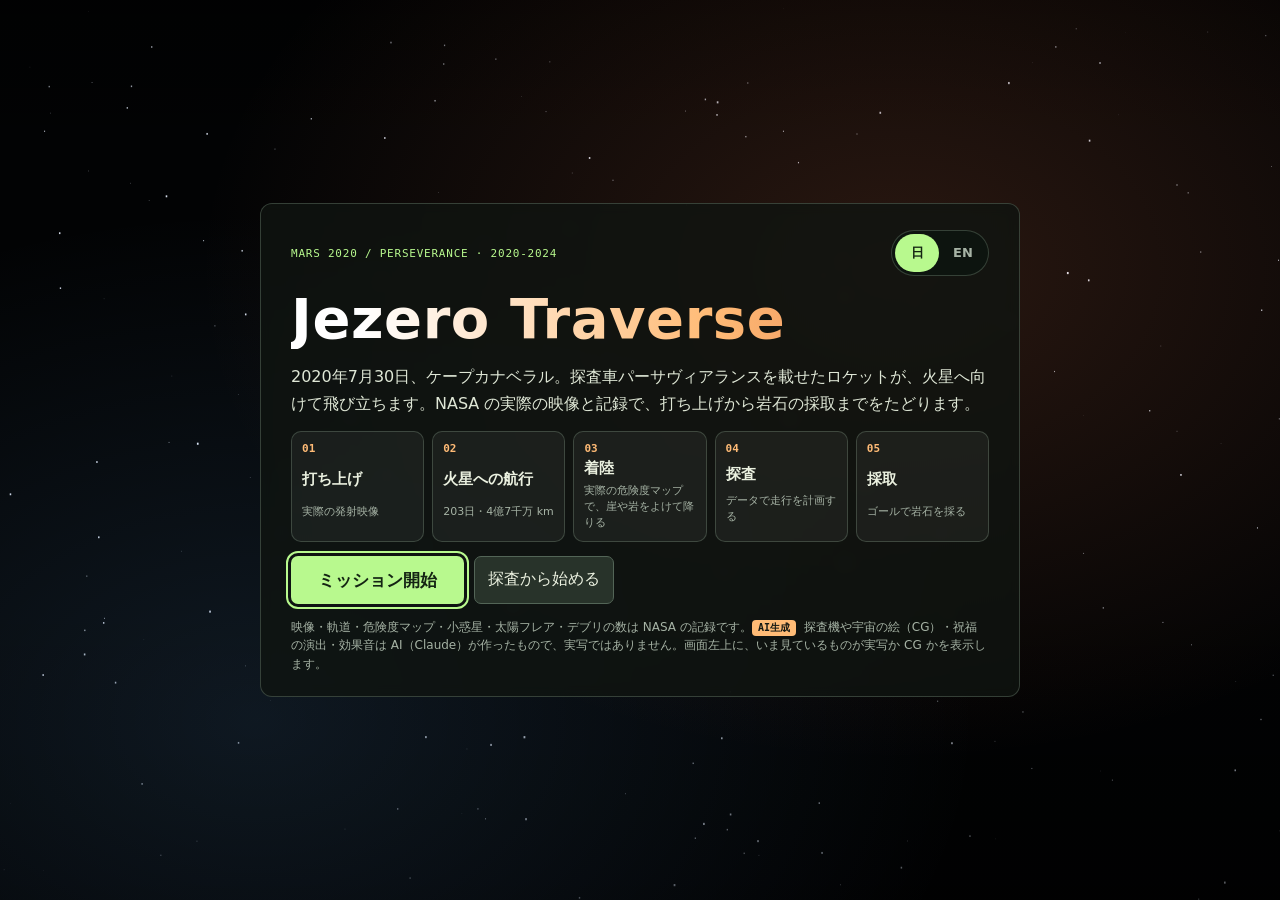
==== commit 50b6abba: "Keep the title open until exploration is selected" ====
--- a/index.html
+++ b/index.html
@@ -9,7 +9,7 @@
   <link rel="stylesheet" href="voyage.css?v=4">
   <link rel="stylesheet" href="result.css">
   <script src="game.js?v=7" type="module"></script>
-  <script src="voyage.js?v=5" type="module"></script>
+  <script src="voyage.js?v=6" type="module"></script>
 </head>
 <body data-scene="voyage">
   <!-- Prologue: launch, cruise and landing, before the rover drives. -->
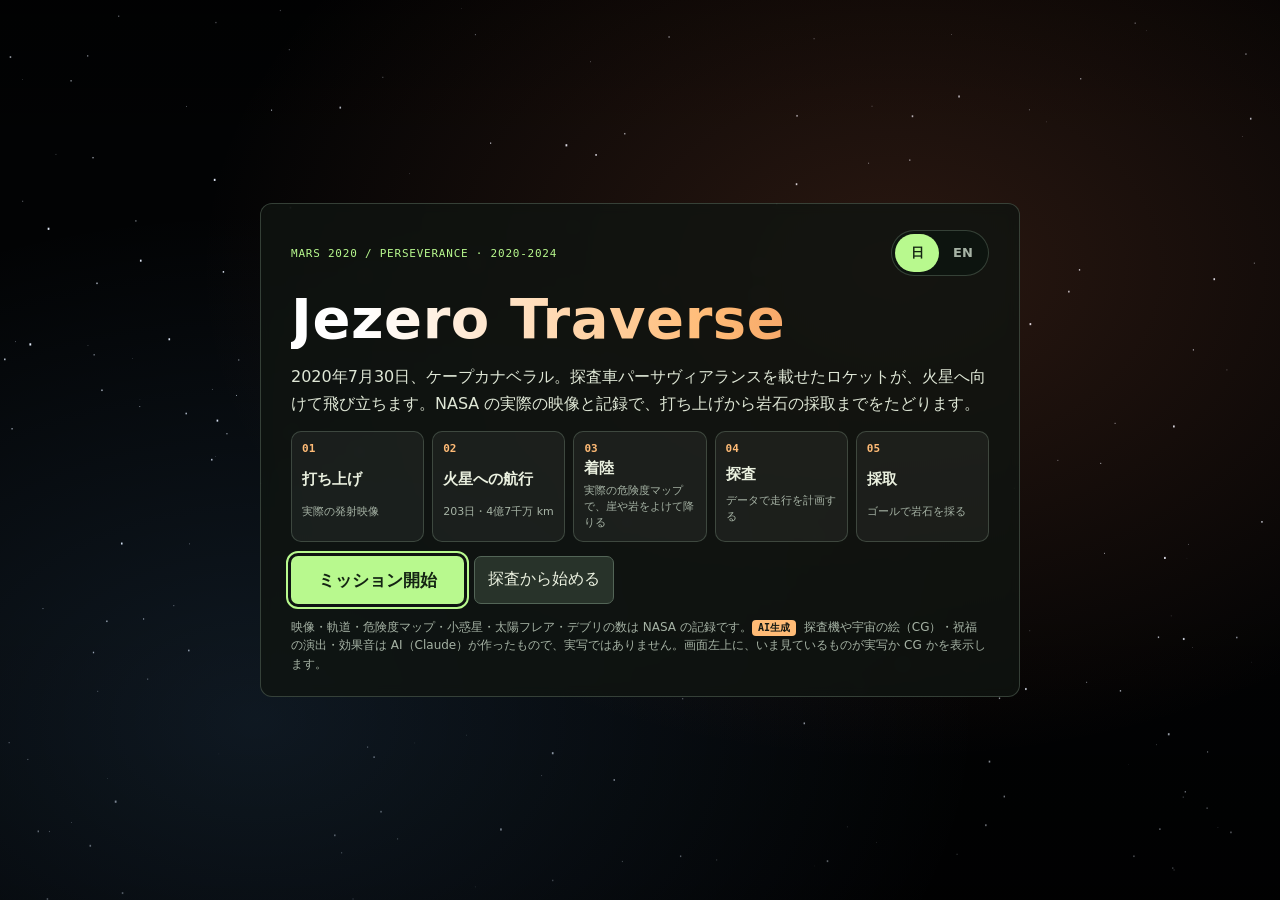
==== commit c0d8bbb9: "Emphasize sol and LMST in the rover briefing" ====
--- a/index.html
+++ b/index.html
@@ -116,7 +116,7 @@
 
     <div id="rover-intro" class="rover-intro" hidden>
       <section class="glass controls rover-intro-card" aria-label="探査シナリオ" data-en-label="Exploration briefing">
-        <p id="rover-intro-text" data-en="Fifteen Martian days (15 sols) have passed since the Perseverance rover landed on Mars. It is now 16:34 LMST (Local Mean Solar Time) at the landing site. Join Perseverance to experience its exploration mission and see what happens on Mars.">火星探査機パーサヴィアランスが火星に着陸してから火星での15日（＝15 sol）が経過しました。現在は火星上での時刻LMSTで16:34。パーサヴィアランスの任務に同行して火星探査任務や火星での出来事を体験させてもらいましょう。</p>
+        <p id="rover-intro-text"><span data-en="Fifteen Martian days (">火星探査機パーサヴィアランスが火星に着陸してから火星での15日（＝</span><strong data-en="15 sols">15 sol</strong><span data-en=") have passed since the Perseverance rover landed on Mars. It is now 16:34 ">）が経過しました。現在は火星上での時刻</span><strong>LMST</strong><span data-en=" (Local Mean Solar Time) at the landing site. Join Perseverance to experience its exploration mission and see what happens on Mars.">で16:34。パーサヴィアランスの任務に同行して火星探査任務や火星での出来事を体験させてもらいましょう。</span></p>
         <button id="rover-intro-next" type="button" class="primary" aria-label="次へ" data-en-label="Continue" aria-describedby="rover-intro-text"><span aria-hidden="true">▶</span></button>
       </section>
     </div>
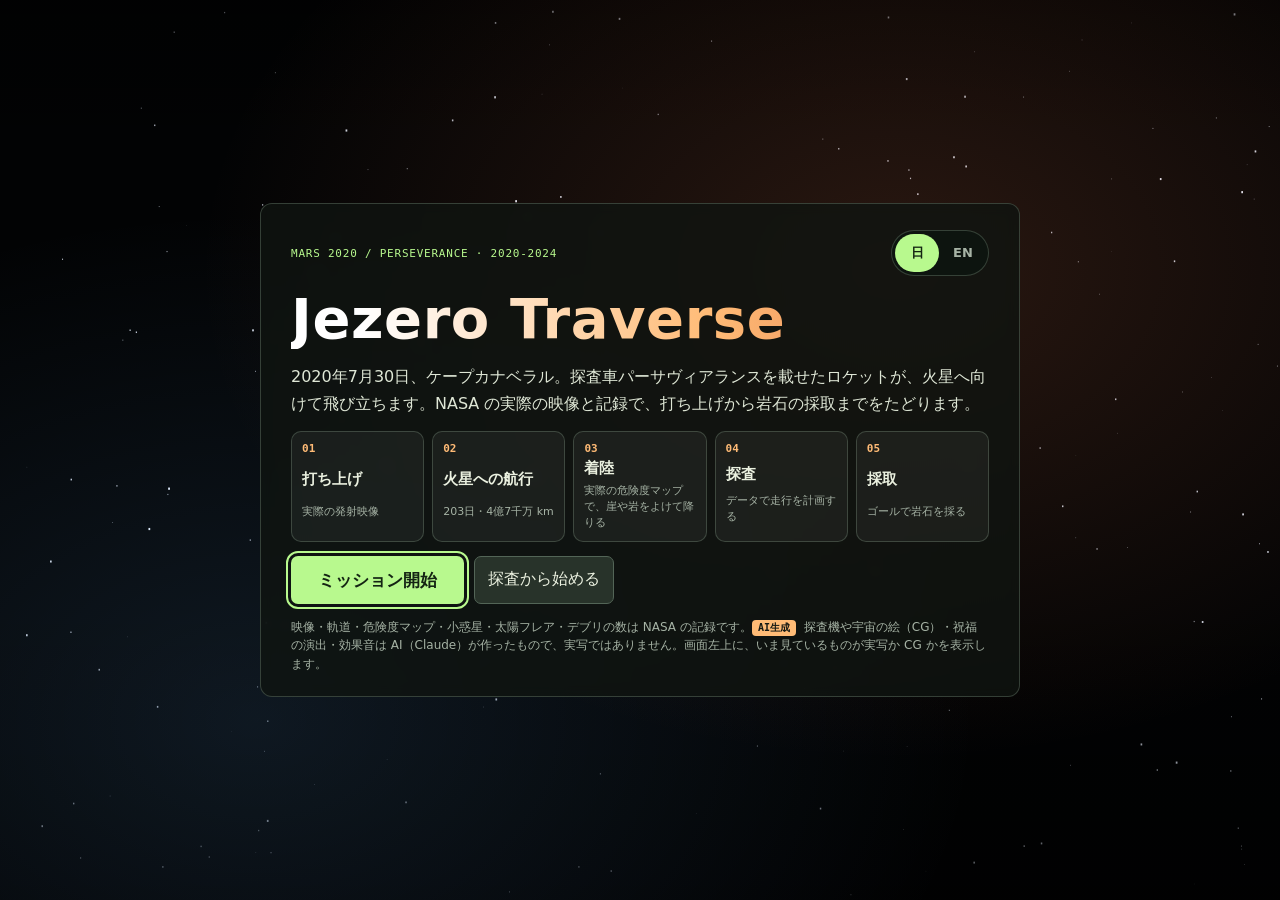
==== commit ba14d18d: "Use the theme accent for rover briefing terms" ====
--- a/index.html
+++ b/index.html
@@ -5,7 +5,7 @@
   <meta name="viewport" content="width=device-width, initial-scale=1">
   <meta name="description" content="Perseveranceの実画像と走行データで遊ぶ火星探査シミュレーション" data-en-content="Explore Mars using real Perseverance imagery and drive data">
   <title data-en="Jezero Traverse | Mars Exploration Simulator">Jezero Traverse | 火星探査シミュレーション</title>
-  <link rel="stylesheet" href="style.css?v=7">
+  <link rel="stylesheet" href="style.css?v=8">
   <link rel="stylesheet" href="voyage.css?v=4">
   <link rel="stylesheet" href="result.css">
   <script src="game.js?v=7" type="module"></script>
--- a/style.css
+++ b/style.css
@@ -162,6 +162,7 @@
 body[data-scene="rover-intro"] .screen > :not(.backdrop, .rover-intro) { visibility: hidden; }
 .rover-intro-card { width: min(640px, 100%); max-height: 100%; min-height: 0; padding: clamp(14px, 3vw, 26px); gap: 12px; }
 .rover-intro-card p { font-size: clamp(16px, 2vw, 19px); line-height: 1.75; }
+.rover-intro-card strong { color: var(--mint); }
 #rover-intro-next { justify-self: end; min-width: 48px; min-height: 44px; }
 #rover-intro-next span { display: inline-block; animation: rover-intro-pulse 1.25s ease-in-out infinite alternate; }
 @keyframes rover-intro-pulse { from { opacity: .45; } to { opacity: 1; } }
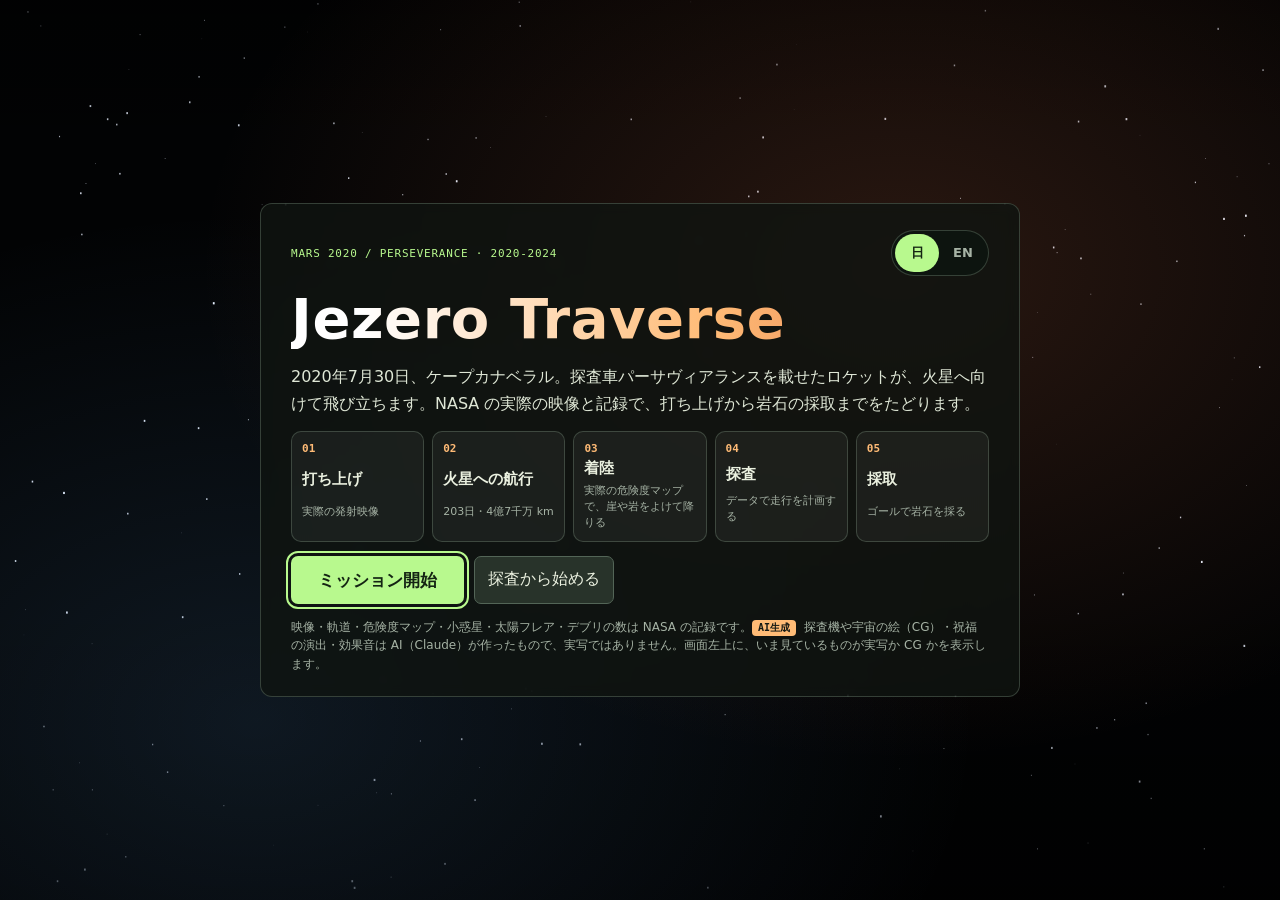
==== commit 6f4feb79: "Halve timed battery drain and stabilize the liftoff titles" ====
--- a/index.html
+++ b/index.html
@@ -6,9 +6,9 @@
   <meta name="description" content="Perseveranceの実画像と走行データで遊ぶ火星探査シミュレーション" data-en-content="Explore Mars using real Perseverance imagery and drive data">
   <title data-en="Jezero Traverse | Mars Exploration Simulator">Jezero Traverse | 火星探査シミュレーション</title>
   <link rel="stylesheet" href="style.css?v=8">
-  <link rel="stylesheet" href="voyage.css?v=4">
+  <link rel="stylesheet" href="voyage.css?v=5">
   <link rel="stylesheet" href="result.css">
-  <script src="game.js?v=7" type="module"></script>
+  <script src="game.js?v=8" type="module"></script>
   <script src="voyage.js?v=6" type="module"></script>
 </head>
 <body data-scene="voyage">
--- a/voyage.css
+++ b/voyage.css
@@ -82,10 +82,15 @@
 .vg-center { position: absolute; inset: 0; display: grid; place-items: center; z-index: 4; }
 .vg-count { font-size: clamp(90px, 18vw, 220px); font-weight: 700; color: #fff; text-shadow: 0 0 30px rgba(255,187,118,.7), 0 4px 12px #000;
   animation: vg-pop .9s ease-out; }
-.vg-count.go { font-size: clamp(56px, 10vw, 130px); color: var(--amber); letter-spacing: .08em; }
+.vg-count.go { font-size: clamp(56px, 10vw, 130px); color: var(--amber); letter-spacing: .08em; animation-name: vg-title-in; }
 @keyframes vg-pop { 0% { transform: scale(1.6); opacity: 0; } 20% { transform: scale(1); opacity: 1; } 100% { transform: scale(.94); opacity: .9; } }
 .vg-caption { position: absolute; top: 22%; left: 50%; transform: translateX(-50%); width: min(820px, 92vw); text-align: center;
   font-size: clamp(20px, 2.6vw, 32px); font-weight: 700; color: #fff; text-shadow: 0 2px 10px #000, 0 0 2px #000; animation: rise .4s ease-out; }
+/* Position the launch caption independently of its fade and the viewport width. */
+.voyage[data-scene="liftoff"] .vg-caption {
+  inset: 0; height: max-content; margin: auto; transform: none; animation: vg-title-in .4s ease-out;
+}
+@keyframes vg-title-in { from { opacity: 0; } to { opacity: 1; } }
 .vg-caption small { display: block; margin-top: 4px; font: 500 clamp(12px, 1.2vw, 15px)/1.5 var(--mono); color: #d8e2cf; }
 .vg-sub { position: absolute; bottom: 150px; left: 50%; transform: translateX(-50%); width: min(900px, 92vw); text-align: center;
   font-size: clamp(16px, 1.7vw, 21px); line-height: 1.5; color: #fff; padding: 6px 14px; border-radius: 8px; background: rgba(0,0,0,.62); }
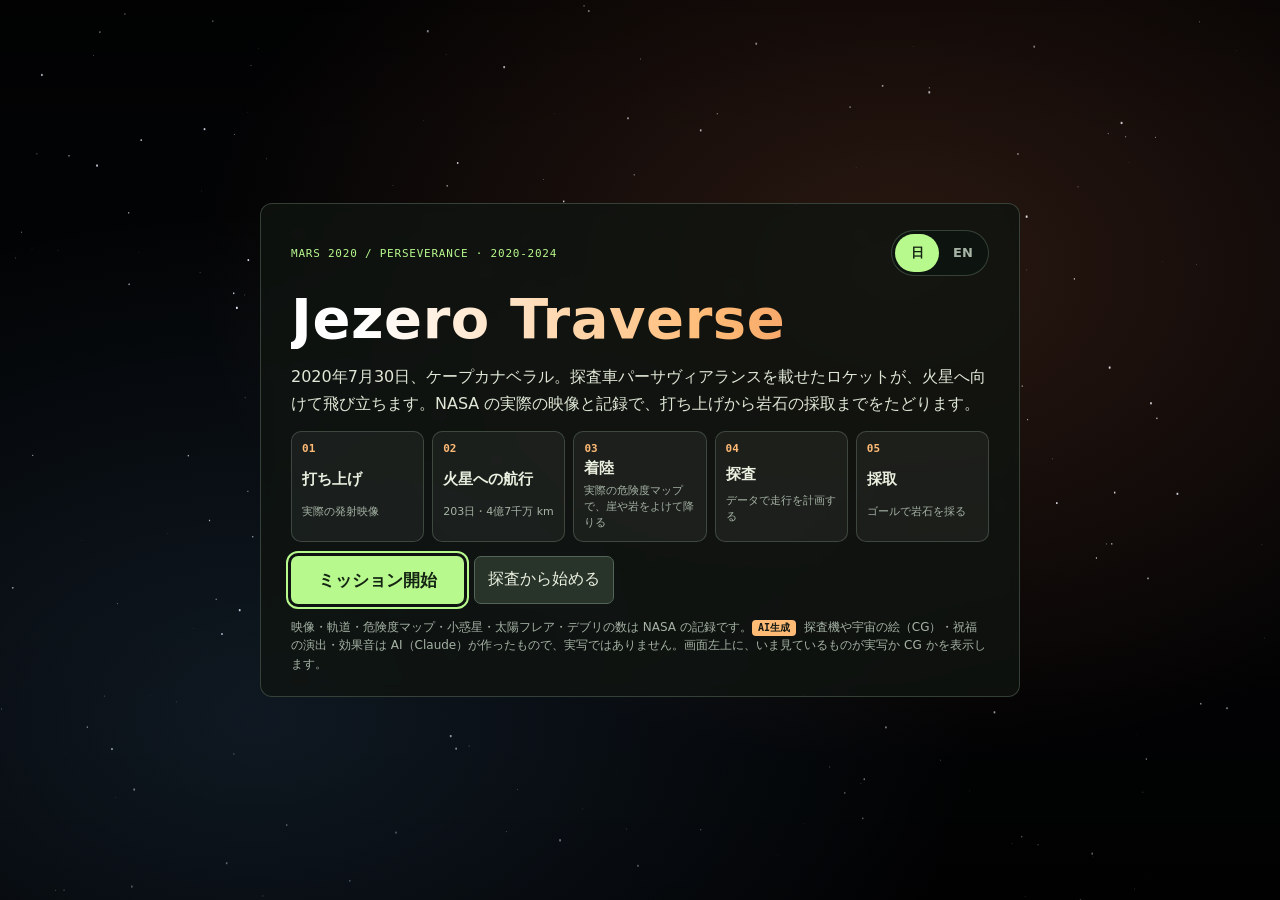
==== commit 2c8176ef: "Start drive-plan cards with the question heading" ====
--- a/index.html
+++ b/index.html
@@ -5,7 +5,7 @@
   <meta name="viewport" content="width=device-width, initial-scale=1">
   <meta name="description" content="Perseveranceの実画像と走行データで遊ぶ火星探査シミュレーション" data-en-content="Explore Mars using real Perseverance imagery and drive data">
   <title data-en="Jezero Traverse | Mars Exploration Simulator">Jezero Traverse | 火星探査シミュレーション</title>
-  <link rel="stylesheet" href="style.css?v=8">
+  <link rel="stylesheet" href="style.css?v=9">
   <link rel="stylesheet" href="voyage.css?v=5">
   <link rel="stylesheet" href="result.css">
   <script src="game.js?v=8" type="module"></script>
--- a/style.css
+++ b/style.css
@@ -270,6 +270,7 @@
 /* What each scene shows. */
 .screen:not([data-mode="plan"]) .hud { display: none; }
 .screen[data-mode="drive"] .controls { display: none; }
+.screen[data-mode="plan"] .controls > .card-head { display: none; }
 .screen:not([data-mode="panel"]) .sources { display: none; }
 .hud { margin-left: auto; animation: rise .25s ease-out; }
 @keyframes rise { from { opacity: 0; transform: translateY(8px); } to { opacity: 1; transform: none; } }
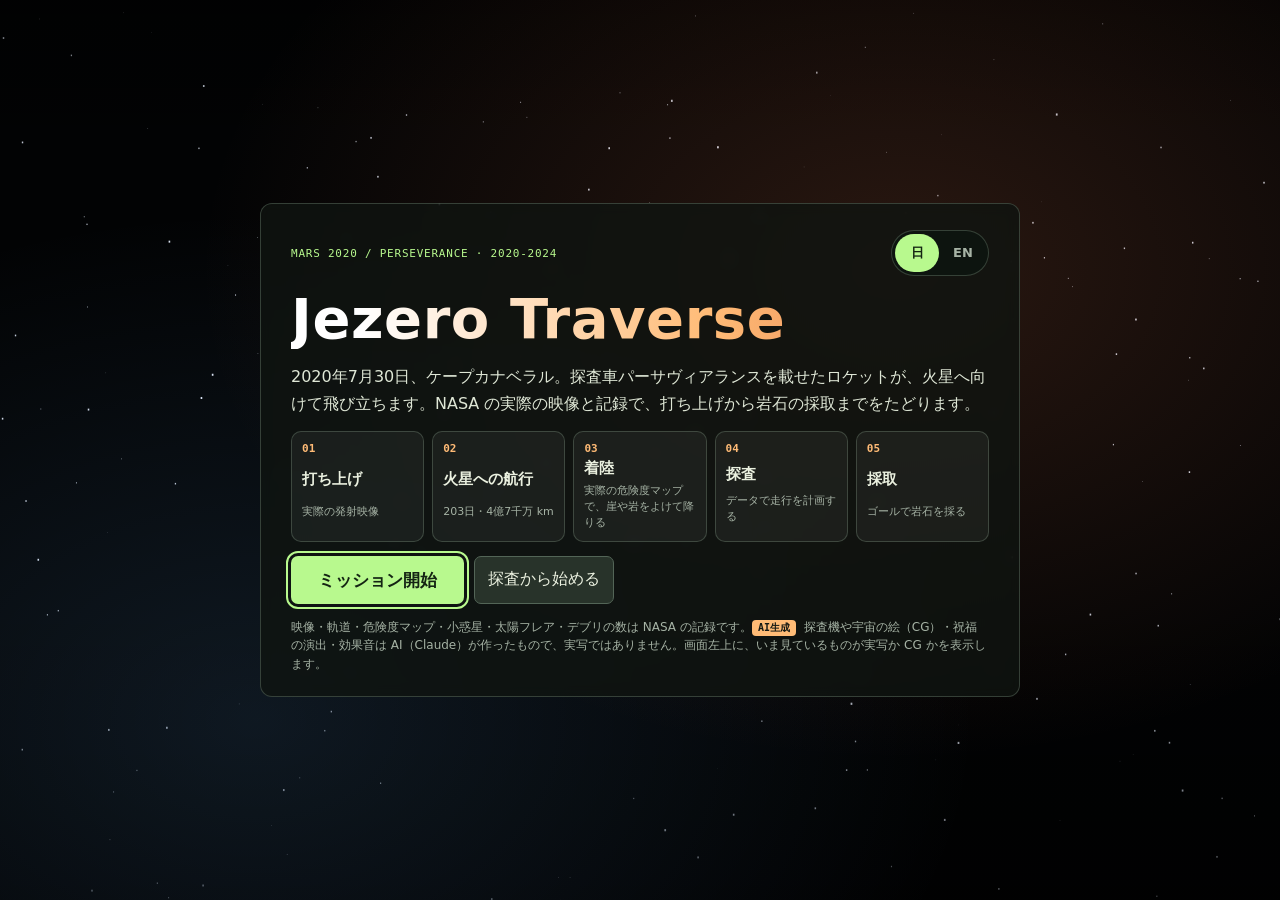
==== commit d7d4e7ac: "Celebrate correct drive plans and fit the dust devil image" ====
--- a/index.html
+++ b/index.html
@@ -5,10 +5,10 @@
   <meta name="viewport" content="width=device-width, initial-scale=1">
   <meta name="description" content="Perseveranceの実画像と走行データで遊ぶ火星探査シミュレーション" data-en-content="Explore Mars using real Perseverance imagery and drive data">
   <title data-en="Jezero Traverse | Mars Exploration Simulator">Jezero Traverse | 火星探査シミュレーション</title>
-  <link rel="stylesheet" href="style.css?v=9">
+  <link rel="stylesheet" href="style.css?v=10">
   <link rel="stylesheet" href="voyage.css?v=5">
   <link rel="stylesheet" href="result.css">
-  <script src="game.js?v=8" type="module"></script>
+  <script src="game.js?v=9" type="module"></script>
   <script src="voyage.js?v=6" type="module"></script>
 </head>
 <body data-scene="voyage">
@@ -113,6 +113,8 @@
 
   <div class="screen" data-mode="panel" data-ready>
     <img id="photo" class="backdrop" alt="Perseveranceの左Navcamが撮影した火星の地表" data-en-alt="Martian surface captured by Perseverance’s left Navcam">
+
+    <div id="plan-success" class="success-banner plan-success" role="status" hidden><span data-en="Correct">正解</span></div>
 
     <div id="rover-intro" class="rover-intro" hidden>
       <section class="glass controls rover-intro-card" aria-label="探査シナリオ" data-en-label="Exploration briefing">
@@ -289,7 +291,9 @@
         <p id="be-lead" class="be-lead">—</p>
       </header>
       <figure class="be-media">
-        <div id="be-frame" class="be-frame"><img id="be-img" alt=""><span id="be-marker" class="be-marker" aria-hidden="true"></span><span id="be-reticle" aria-hidden="true" hidden></span></div>
+        <div class="be-picture">
+          <div id="be-frame" class="be-frame"><img id="be-img" alt=""><span id="be-marker" class="be-marker" aria-hidden="true"></span><span id="be-reticle" aria-hidden="true" hidden></span></div>
+        </div>
         <figcaption><span id="be-note">—</span> · <span id="be-credit">—</span></figcaption>
       </figure>
       <div class="be-panel glass">
@@ -315,7 +319,7 @@
         <figure class="be-zoom"><span class="be-zoom-view"><img id="be-zoom-img" alt=""></span><figcaption data-en="Close-up of the marked area">丸印のあたりを拡大</figcaption></figure>
       </div>
     </div>
-    <div id="be-success" class="be-success" role="status" hidden></div>
+    <div id="be-success" class="success-banner" role="status" hidden></div>
     <dialog id="be-result" aria-labelledby="be-result-title" aria-describedby="be-result-summary">
       <h2 id="be-result-title"></h2>
       <p id="be-result-summary"></p>
--- a/style.css
+++ b/style.css
@@ -178,7 +178,7 @@
 .controls[data-kind="plan"] h2 { color: #ffd3a3; }
 .controls[data-kind="accident"] h2, .controls[data-kind="fail"] h2 { color: #ffb2a8; }
 #message { font-size: 16px; line-height: 1.65; }
-.controls .facts { display: grid; grid-template-columns: repeat(auto-fit, minmax(190px, 1fr)); gap: 8px; margin: 2px 0 0; }
+.controls .facts, .be-info .facts { display: grid; grid-template-columns: repeat(auto-fit, minmax(190px, 1fr)); gap: 8px; margin: 2px 0 0; }
 .fact { padding: 8px 12px; border-radius: 8px; background: rgba(255,255,255,.055); }
 .fact dt { font-size: 11px; color: var(--muted); }
 .fact dd { margin: 2px 0 0; font: 600 16px/1.4 var(--mono); color: #f2f7ea; }
@@ -289,7 +289,8 @@
 .be-head h2 { font-size: clamp(22px, 3vw, 32px); color: #ffd9c2; }
 .be-lead { color: var(--muted); }
 .be-media { position: relative; min-height: 0; display: grid; place-items: center; border-radius: 12px; overflow: hidden; background: #0d0f0d; }
-.be-frame { position: relative; width: 100%; }
+.be-picture { display: grid; place-items: center; width: 100%; min-width: 0; }
+.be-frame { position: relative; width: min(100%, calc(50vh * var(--be-image-ratio, 1))); aspect-ratio: var(--be-image-ratio, auto); }
 .be-frame img { display: block; width: 100%; height: 100%; }
 .be-marker { position: absolute; width: 44px; height: 44px; margin: -22px 0 0 -22px; border: 2px solid var(--amber); border-radius: 50%;
   box-shadow: 0 0 0 2px #0008; animation: pulse 1.4s ease-in-out infinite; }
@@ -300,11 +301,20 @@
   border: 2px solid var(--amber); border-radius: 8px; background: #000; }
 .be-zoom-view img { position: absolute; max-width: none; }
 .be-zoom figcaption { font-size: 11px; color: var(--amber); }
-.be-panel { padding: 12px 16px; display: grid; grid-template-columns: minmax(0, 1fr) min(340px, 34%); gap: 16px; align-items: start; }
+.be-panel { padding: 12px 16px; display: grid; grid-template-columns: minmax(0, 1fr) min(240px, 27%); gap: 16px; align-items: start; }
 .be-info { display: grid; gap: 6px; min-width: 0; }
+.be-info .facts { grid-template-columns: repeat(auto-fit, minmax(min(100%, 145px), 1fr)); }
+.big-event:not(.be-sampling) .be-media { grid-template-rows: minmax(0, 1fr) auto; }
+.big-event:not(.be-sampling) .be-media figcaption { position: static; text-align: center; }
+@media (min-width: 781px) {
+  .big-event:not(.be-sampling) .be-body { grid-template-rows: auto minmax(150px, 1fr) auto; }
+  .big-event:not(.be-sampling) .be-picture { height: 100%; min-height: 0; container-type: size; }
+  .big-event:not(.be-sampling) .be-frame { width: min(100%, calc(100cqh * var(--be-image-ratio, 1))); }
+}
 .be-observed { font-size: 13px; color: var(--amber); }
 .be-question { margin-top: 4px; font-weight: 600; }
 .be-message { min-height: 1.5em; font-size: 14px; }
+.be-message:empty { min-height: 0; }
 .be-message b { color: var(--mint); }
 .be-foot { display: flex; justify-content: space-between; align-items: center; gap: 12px; flex-wrap: wrap; }
 .be-sources { font-size: 11px; color: var(--muted); display: flex; gap: 12px; flex-wrap: wrap; }
@@ -337,8 +347,10 @@
   .be-panel { grid-template-columns: 1fr; }
   .big-event { align-content: start; }
   .be-body { grid-template-rows: auto auto auto; align-content: start; min-height: 0; padding: 12px 16px 16px; }
+  .big-event:not(.be-sampling) .be-body { grid-template-rows: auto min-content auto; }
+  .big-event:not(.be-sampling) .be-media { grid-template-rows: auto auto; }
   .be-media figcaption { position: static; margin: 6px 8px 8px; padding: 0; background: none; }
-  .be-zoom { order: -1; }
+  .be-info .facts { grid-template-columns: repeat(2, minmax(0, 1fr)); }
   .screen { position: static; display: flex; flex-direction: column; padding: 10px 16px 16px; overflow: visible; }
   .screen::before { display: none; }
   .middle { display: contents; }
@@ -376,12 +388,30 @@
 #be-reticle::after { content: "+"; display: grid; place-items: center; height: 100%; color: white; font: 20px/1 var(--mono); }
 .be-aligned #be-reticle, .be-aligned #be-reticle::after { color: var(--mint); border-color: var(--mint); }
 
-.be-success {
+.success-banner {
   position: fixed; inset: 0; z-index: 3; display: grid; place-items: center;
   background: #050a08bb; color: var(--mint);
   font-size: clamp(40px, 10vw, 96px); font-weight: 900;
   text-shadow: 0 0 28px #b8f98e66;
   padding-inline: 16px; text-align: center;
+}
+.plan-success {
+  pointer-events: none;
+  background: radial-gradient(ellipse at center, #050a08db, transparent 65%);
+  animation: plan-success-fade 1.4s ease-out both;
+}
+.plan-success span { animation: plan-success-pop .38s ease-out both; }
+@keyframes plan-success-fade {
+  0%, 100% { opacity: 0; }
+  15%, 75% { opacity: 1; }
+}
+@keyframes plan-success-pop {
+  0% { transform: translateY(16px) scale(.75); }
+  65% { transform: scale(1.1); }
+  100% { transform: none; }
+}
+@media (prefers-reduced-motion: reduce) {
+  .plan-success, .plan-success span { animation: none; }
 }
 #be-result {
   width: min(660px, calc(100vw - 32px));
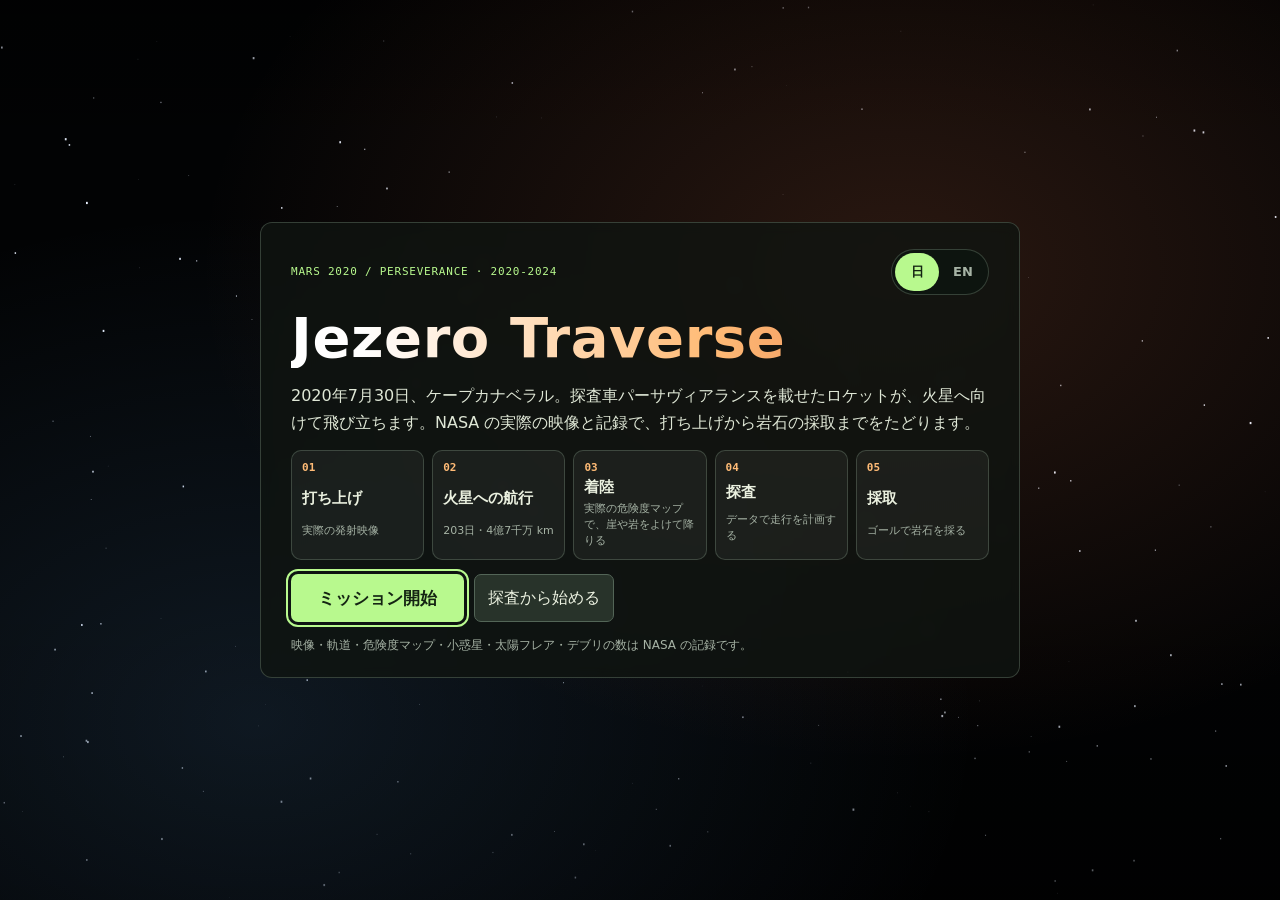
==== commit a8f9e698: "AI の表示を、大会の規定に沿った最低限の透かしにまとめる NASA Space Apps の規定では、SI（AI）で作った画像・動画には目に見える透かしが要り、音声・コード・データは説明文とメタデー" ====
--- a/index.html
+++ b/index.html
@@ -22,7 +22,7 @@
     <header class="topbar vg-top">
       <div class="brand"><span class="planet" aria-hidden="true"></span><div>
         <p class="eyebrow">MARS 2020 / PERSEVERANCE</p><h1 id="vg-chapter" data-en="Journey to Mars">火星への旅</h1>
-        <p id="vg-badge" class="vg-badge" data-kind="ai">AI生成のCG（実写ではありません）</p>
+        <p id="vg-badge" class="vg-badge" data-kind="ai">AI生成のCG</p>
       </div></div>
 
       <div id="vg-hull" class="power vg-hull" data-level="ok" role="meter" aria-label="機体の状態" data-en-label="Hull integrity" aria-valuemin="0" aria-valuemax="100" aria-valuenow="100">
@@ -106,7 +106,7 @@
           <button id="vg-begin" class="primary" disabled>データを読み込み中…</button>
           <button id="vg-to-rover" data-en="Start with exploration">探査から始める</button>
         </div>
-        <p class="vg-intro-note muted"><span data-en="Footage, trajectories, hazard maps, asteroids, solar flares, and debris counts come from NASA records.">映像・軌道・危険度マップ・小惑星・太陽フレア・デブリの数は NASA の記録です。</span><b class="ai-mark" data-en="AI-generated">AI生成</b> <span data-en="Claude generated the spacecraft and space graphics, celebration effects, and sound effects. The top-left label identifies NASA footage and computer graphics.">探査機や宇宙の絵（CG）・祝福の演出・効果音は AI（Claude）が作ったもので、実写ではありません。画面左上に、いま見ているものが実写か CG かを表示します。</span></p>
+        <p class="vg-intro-note muted"><span data-en="Footage, trajectories, hazard maps, asteroids, solar flares, and debris counts come from NASA records.">映像・軌道・危険度マップ・小惑星・太陽フレア・デブリの数は NASA の記録です。</span></p>
       </div>
     </div>
   </section>
@@ -254,7 +254,7 @@
       </div>
 
       <footer class="sources">
-        <span><span data-en="Images, routes, slopes, times, Sun readings, and audio come from NASA records. Decision limits and power are gameplay settings. Time is compressed for the demo.">実画像・走行線・傾き・時刻・日照・音は NASA の記録。判断の基準値と電力はゲーム用の設定。時間はデモ用に圧縮。</span><b class="ai-mark" data-en="AI-generated">AI生成</b> <span data-en="Claude generated the diagrams, icons, graphics, and sound effects.">図・アイコン・CG・効果音は AI（Claude）が作成。</span></span>
+        <span><span data-en="Images, routes, slopes, times, Sun readings, and audio come from NASA records. Decision limits and power are gameplay settings. Time is compressed for the demo.">実画像・走行線・傾き・時刻・日照・音は NASA の記録。判断の基準値と電力はゲーム用の設定。時間はデモ用に圧縮。</span></span>
         <nav aria-label="データ出典" data-en-label="Data sources">
           <a href="https://mars.nasa.gov/mars2020/multimedia/raw-images/">NASA Navcam</a>
           <a href="https://science.nasa.gov/mission/mars-2020-perseverance/location-map/" data-en="JPL rover route">JPL 走行線</a>
@@ -338,7 +338,7 @@
         <p class="eyebrow">MISSION REPORT</p>
         <h2 id="rs-title">MISSION COMPLETE</h2>
         <p id="rs-sub" class="rs-sub"></p>
-        <p id="rs-fx-note" class="rs-fx-note"><b class="ai-mark" data-en="AI-generated">AI生成</b><span data-en="The confetti and fireworks are AI-generated graphics.">紙吹雪と花火は AI が作った CG の演出です</span></p>
+        <p id="rs-fx-note" class="rs-fx-note" data-en="SI-generated effects">AI生成の演出</p>
       </header>
       <div class="rs-score glass">
         <div id="rs-rank" class="rs-rank" aria-label="ランク" data-en-label="Rank">S</div>
--- a/voyage.css
+++ b/voyage.css
@@ -19,11 +19,9 @@
   z-index: 4; font: 11px var(--mono); color: #eaf0df; background: rgba(0,0,0,.6); padding: 2px 8px; border-radius: 999px; }
 
 /* What the viewer is looking at: NASA footage or AI-made graphics (hackathon rule). */
-.vg-badge { display: inline-block; margin-top: 4px; padding: 2px 9px; border-radius: 999px; font: 600 11px/1.5 var(--mono); text-shadow: none; }
-.vg-badge[data-kind="real"] { background: rgba(111,184,255,.18); color: #cfe6ff; border: 1px solid rgba(111,184,255,.5); }
-.vg-badge[data-kind="ai"] { background: rgba(255,187,118,.2); color: #ffe2c2; border: 1px solid rgba(255,187,118,.6); }
-.vg-badge[data-kind="mix"] { background: rgba(184,249,142,.14); color: #e6ffd6; border: 1px solid rgba(184,249,142,.5); }
-.ai-mark { display: inline-block; margin-right: 4px; padding: 0 6px; border-radius: 4px; font: 700 10px/1.6 var(--mono); color: #141813; background: var(--amber); }
+/* Quiet, always-visible text: enough to read, not enough to distract. */
+.vg-badge { margin-top: 3px; font: 500 10px/1.4 var(--mono); letter-spacing: .04em; color: rgba(234,240,223,.62); text-shadow: 0 1px 2px #000; }
+.voyage[data-scene="title"] .vg-badge { visibility: hidden; }
 .vg-top, .vg-middle, .vg-dock, .vg-center { position: relative; z-index: 3; }
 .vg-middle, .vg-dock, .vg-center { pointer-events: none; }
 .vg-middle > *, .vg-dock > * { pointer-events: auto; }
--- a/result.css
+++ b/result.css
@@ -19,7 +19,8 @@
 @keyframes rs-title { from { transform: scale(2.2); opacity: 0; filter: blur(10px); } to { transform: none; opacity: 1; filter: none; } }
 @keyframes rs-shine { to { background-position: -220% 0; } }
 .rs-sub { font-size: 16px; color: #dfe7d6; }
-.rs-fx-note { font-size: 11px; color: var(--muted); }
+/* Watermark for the confetti and fireworks, shown only while they play. */
+.rs-fx-note { position: fixed; right: 14px; bottom: 10px; z-index: 3; font: 500 10px/1.4 var(--mono); letter-spacing: .04em; color: rgba(234,240,223,.62); text-shadow: 0 1px 2px #000; pointer-events: none; }
 
 .rs-score { display: grid; grid-template-columns: auto 1fr; align-items: center; gap: 20px; padding: 16px 22px; }
 .rs-rank { width: 112px; height: 112px; display: grid; place-items: center; border-radius: 50%; font: 800 64px/1 var(--mono);
